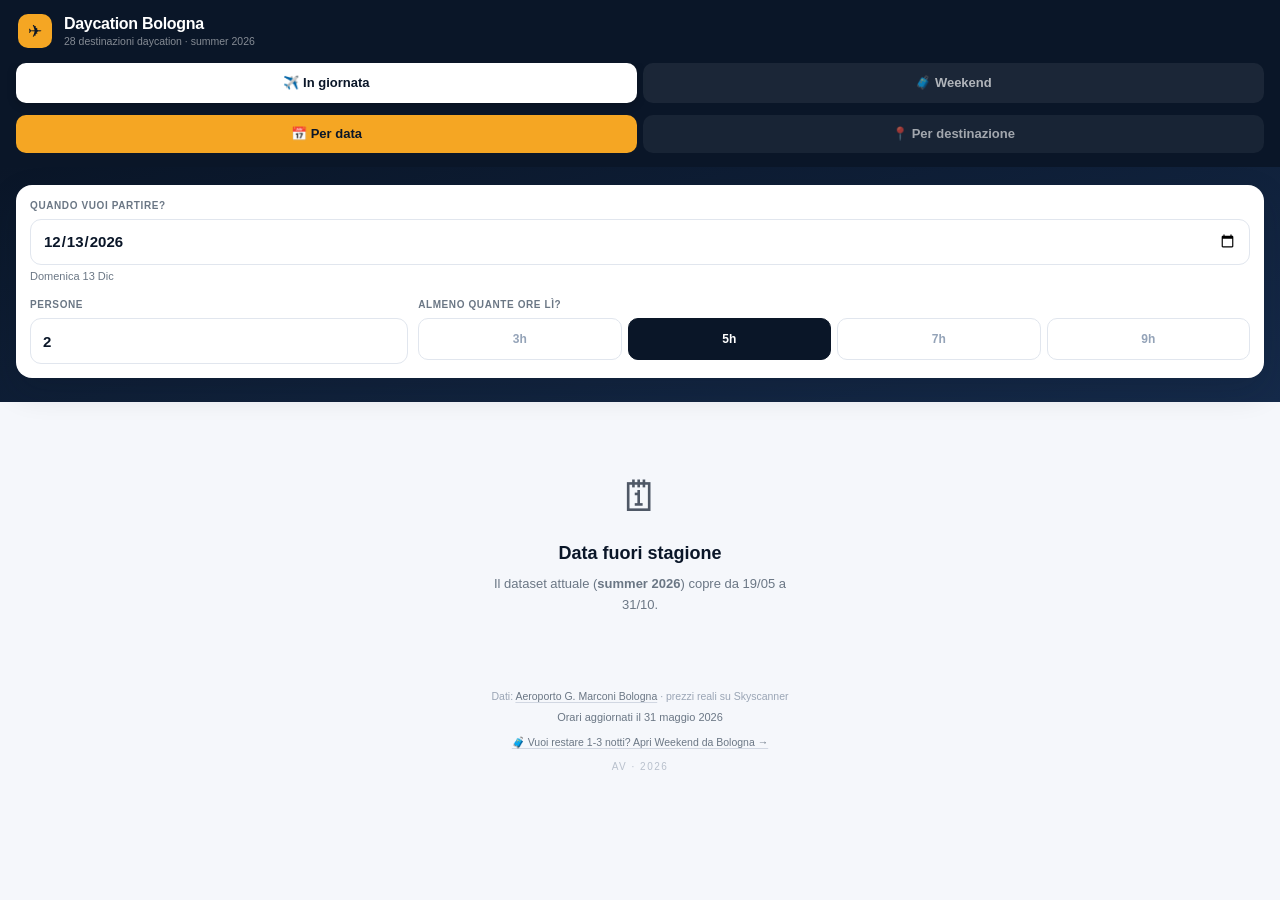
==== index.html @ d3fd26ec "Header: product switcher 'In giornata / Weekend' su entrambe le app Aggiunge in alto, sotto l'header" ====
<!DOCTYPE html>
<html lang="it">
<head>
<meta charset="UTF-8">
<meta name="viewport" content="width=device-width,initial-scale=1,viewport-fit=cover">
<meta name="theme-color" content="#0A1628">
<title>Daycation Bologna · Voli diretti, in giornata, da BLQ</title>
<meta name="description" content="Trova voli diretti andata+ritorno in giornata da Bologna. 28 destinazioni reali, orari ufficiali aeroporto Marconi, prezzi live su Skyscanner.">

<!-- Open Graph (Facebook, LinkedIn, WhatsApp, Telegram) -->
<meta property="og:type" content="website">
<meta property="og:site_name" content="Daycation Bologna">
<meta property="og:title" content="Daycation Bologna · Voli diretti, in giornata, da BLQ">
<meta property="og:description" content="28 destinazioni reali da Bologna in giornata. Orari ufficiali aeroporto Marconi, zero stime, prezzi live su Skyscanner.">
<meta property="og:url" content="https://alessandrovizzini1986-a11y.github.io/daycation-bologna/">
<meta property="og:image" content="https://alessandrovizzini1986-a11y.github.io/daycation-bologna/og-image.png">
<meta property="og:image:width" content="1200">
<meta property="og:image:height" content="630">
<meta property="og:image:alt" content="Daycation Bologna - 28 destinazioni daycation da BLQ">
<meta property="og:locale" content="it_IT">

<!-- Twitter Card -->
<meta name="twitter:card" content="summary_large_image">
<meta name="twitter:title" content="Daycation Bologna · Voli diretti, in giornata, da BLQ">
<meta name="twitter:description" content="28 destinazioni reali da Bologna in giornata. Orari ufficiali, prezzi live su Skyscanner.">
<meta name="twitter:image" content="https://alessandrovizzini1986-a11y.github.io/daycation-bologna/og-image.png">

<!-- PWA -->
<link rel="manifest" href="manifest.json">
<link rel="icon" type="image/png" sizes="192x192" href="icon-192.png">
<link rel="icon" type="image/png" sizes="512x512" href="icon-512.png">

<!-- iOS Home Screen -->
<link rel="apple-touch-icon" href="apple-touch-icon.png">
<meta name="apple-mobile-web-app-capable" content="yes">
<meta name="apple-mobile-web-app-status-bar-style" content="black-translucent">
<meta name="apple-mobile-web-app-title" content="Daycation">

<style>
*,*::before,*::after{box-sizing:border-box;margin:0;padding:0}
html{-webkit-tap-highlight-color:transparent;-webkit-text-size-adjust:100%}
body{font-family:-apple-system,BlinkMacSystemFont,'Segoe UI',Roboto,sans-serif;background:#F5F7FB;color:#0A1628;min-height:100vh;-webkit-font-smoothing:antialiased;line-height:1.4}
button,input,select{font-family:inherit;color:inherit}
a{text-decoration:none;color:inherit}
::-webkit-scrollbar{display:none}
.muted{color:#6B7785}
.tiny{font-size:11px}

header{background:#0A1628;padding:14px 18px;display:flex;align-items:center;gap:12px;position:sticky;top:0;z-index:50}
.logo{width:34px;height:34px;background:#F5A623;border-radius:10px;display:flex;align-items:center;justify-content:center;font-size:17px}
.h-title{font-size:16px;font-weight:800;color:#fff;letter-spacing:-.3px;line-height:1.2}
.h-sub{font-size:10.5px;color:rgba(255,255,255,.5);margin-top:1px}

.prod-switch{background:#0A1628;padding:0 16px 12px;display:flex;gap:6px}
.prod-switch a{flex:1;height:40px;border-radius:10px;display:flex;align-items:center;justify-content:center;gap:6px;font-size:13px;font-weight:700;background:rgba(255,255,255,.07);color:rgba(255,255,255,.66)}
.prod-switch a.on{background:#fff;color:#0A1628;box-shadow:0 2px 10px rgba(0,0,0,.22)}

.mode-tabs{background:#0A1628;padding:0 16px 14px;display:flex;gap:6px}
.mode-tab{flex:1;height:38px;border:none;background:rgba(255,255,255,.06);color:rgba(255,255,255,.6);border-radius:10px;font-size:13px;font-weight:600;cursor:pointer}
.mode-tab.on{background:#F5A623;color:#0A1628;font-weight:700}

.form-area{background:linear-gradient(165deg,#0A1628 0%,#152A4A 100%);padding:18px 16px 24px}
.form-card{background:#fff;border-radius:16px;padding:14px;box-shadow:0 12px 32px rgba(10,22,40,.16)}
.lbl{font-size:10px;font-weight:700;color:#6B7785;text-transform:uppercase;letter-spacing:.6px;margin-bottom:6px}
input[type=date],input[type=text],select{width:100%;height:46px;border:1.5px solid #E1E6EE;border-radius:11px;padding:0 12px;font-size:15px;font-weight:600;color:#0A1628;outline:none;background:#fff;-webkit-appearance:none;appearance:none}
input[type=date]:focus,input[type=text]:focus,select:focus{border-color:#0A1628}
.chip-row{display:flex;gap:6px;flex-wrap:wrap}
.chip{flex:1;min-width:38px;height:42px;border:1.5px solid #E1E6EE;background:#fff;color:#94A3B8;border-radius:10px;font-size:12px;font-weight:600;cursor:pointer;padding:0 6px}
.chip.on{border-color:#0A1628;background:#0A1628;color:#fff}
.chip.sm{height:36px;font-size:11px}
.range-row{display:flex;gap:6px;margin-top:6px}
.range-btn{flex:1;height:38px;border:1.5px solid #E1E6EE;background:#fff;color:#94A3B8;border-radius:10px;font-size:12px;font-weight:600;cursor:pointer}
.range-btn.on{border-color:#0A1628;background:#0A1628;color:#fff}

.dropdown{position:relative}
.dropdown-input{display:flex;align-items:center;height:46px;border:1.5px solid #E1E6EE;border-radius:11px;padding:0 12px;background:#fff;cursor:pointer;font-size:15px;font-weight:600;justify-content:space-between}
.dropdown-input.open{border-color:#0A1628}
.dropdown-input .placeholder{color:#94A3B8;font-weight:500}
.dropdown-input .caret{color:#94A3B8;font-size:11px;flex-shrink:0;margin-left:8px;transition:transform .15s}
.dropdown-input.open .caret{transform:rotate(180deg)}
.dropdown-input .selected-flag{margin-right:6px}
.dropdown-input .clear-btn{background:#F5F7FB;border:none;border-radius:50%;width:22px;height:22px;color:#6B7785;font-size:13px;cursor:pointer;display:flex;align-items:center;justify-content:center;flex-shrink:0;margin-left:6px;font-weight:700;line-height:1}
.dropdown-panel{display:none;position:absolute;top:calc(100% + 6px);left:0;right:0;background:#fff;border-radius:12px;box-shadow:0 12px 40px rgba(10,22,40,.18);border:1px solid #E1E6EE;z-index:100;overflow:hidden;max-height:60vh;flex-direction:column}
.dropdown-panel.open{display:flex}
.dropdown-search{padding:10px 12px;border-bottom:1px solid #EAEEF5}
.dropdown-search input{width:100%;height:38px;border:1px solid #E1E6EE;border-radius:9px;padding:0 12px;font-size:14px;outline:none;font-weight:500}
.dropdown-search input:focus{border-color:#0A1628}
.dropdown-list{overflow-y:auto;-webkit-overflow-scrolling:touch;max-height:50vh}
.dropdown-item{padding:11px 14px;border-bottom:1px solid #F5F7FB;font-size:14px;font-weight:600;cursor:pointer;display:flex;align-items:center;gap:8px}
.dropdown-item:active,.dropdown-item:hover{background:#F5F7FB}
.dropdown-item .iata{font-size:11px;color:#6B7785;font-weight:500;margin-left:auto}
.dropdown-item.no-results{color:#94A3B8;font-weight:500;font-style:italic;justify-content:center;cursor:default}
.dropdown-item.new-route{font-size:10px;background:#FFF7E6;color:#8B5A0A;padding:2px 6px;border-radius:4px;margin-left:6px;font-weight:700;letter-spacing:.3px;text-transform:uppercase}

.card{background:#fff;border-radius:18px;margin-bottom:12px;overflow:hidden;border:1px solid #EAEEF5}
.c-head{padding:14px 16px 10px;display:flex;justify-content:space-between;align-items:flex-start;gap:12px}
.c-title{font-size:19px;font-weight:800;letter-spacing:-.3px;line-height:1.2}
.c-desc{font-size:11.5px;color:#6B7785;margin-top:3px}
.c-hours{text-align:right;flex-shrink:0}
.c-hours-big{font-size:22px;font-weight:800;color:#0A1628;letter-spacing:-.5px;line-height:1}
.c-hours-lbl{font-size:10px;color:#6B7785;font-weight:600;text-transform:uppercase;letter-spacing:.5px;margin-top:2px}
.c-airline{margin:0 16px 10px;display:inline-flex;align-items:center;gap:6px;padding:5px 11px;border-radius:6px;font-size:11px;font-weight:700}
.al-dot{width:8px;height:8px;border-radius:50%}
.new-badge{display:inline-block;padding:2px 7px;border-radius:5px;font-size:9.5px;font-weight:700;background:#FFF7E6;color:#8B5A0A;margin-left:6px;text-transform:uppercase;letter-spacing:.4px;vertical-align:middle}
.c-flights{margin:0 16px 12px;background:#F5F7FB;border-radius:12px;padding:11px 13px}
.flt{display:flex;align-items:center;gap:10px}
.flt+.flt{margin-top:8px;padding-top:8px;border-top:1px solid #E1E6EE}
.flt-icon{font-size:13px;width:18px;flex-shrink:0}
.flt-time{font-size:15px;font-weight:800;color:#0A1628;letter-spacing:-.2px}
.flt-route{flex:1;font-size:11px;color:#6B7785}
.c-foot{padding:11px 16px;border-top:1px solid #EAEEF5;display:flex;align-items:center;justify-content:space-between;gap:8px}
.foot-info{font-size:11px;color:#6B7785}
.btn-sky{background:#0E4EAD;color:#fff;padding:10px 16px;border-radius:10px;font-size:13px;font-weight:700;display:inline-flex;align-items:center;gap:6px;box-shadow:0 3px 10px rgba(14,78,173,.25)}
.btn-sky-fallback{background:#6B7785;color:#fff;padding:10px 14px;border-radius:10px;font-size:12px;font-weight:600;display:inline-flex;align-items:center;gap:6px}
.foot-actions{display:flex;align-items:center;gap:8px;flex-shrink:0}
.btn-share{background:#F5F7FB;border:1.5px solid #E1E6EE;color:#0A1628;width:40px;height:40px;border-radius:10px;display:inline-flex;align-items:center;justify-content:center;cursor:pointer;flex-shrink:0;padding:0;transition:background .15s,border-color .15s,color .15s}
.btn-share:active{background:#EAEEF5}
.btn-share svg{width:17px;height:17px}
.btn-share.copied{background:#E6F9F3;border-color:#0A7A50;color:#0A7A50}

.sort-bar{display:flex;gap:7px;padding-bottom:2px;margin-bottom:14px;overflow-x:auto}
.sort-pill{flex-shrink:0;padding:8px 14px;border-radius:50px;border:1.5px solid #E1E6EE;background:#fff;color:#6B7785;font-size:12px;font-weight:600;cursor:pointer;white-space:nowrap}
.sort-pill.on{border-color:#0A1628;background:#0A1628;color:#fff}

.state{text-align:center;padding:48px 24px}
.state-icon{font-size:42px;margin-bottom:14px;opacity:.7}
.state-title{font-size:18px;font-weight:800;margin-bottom:8px}
.state-msg{font-size:13px;color:#6B7785;line-height:1.6;max-width:320px;margin:0 auto}
.state-hint{margin-top:16px;padding:12px 16px;background:#FFF7E6;border-radius:10px;font-size:12px;color:#8B5A0A;max-width:320px;margin-left:auto;margin-right:auto;text-align:left;line-height:1.5}

.loading{padding:60px 20px;text-align:center;color:#6B7785;font-size:13px}
.spin{display:inline-block;width:22px;height:22px;border:2.5px solid #E1E6EE;border-top-color:#F5A623;border-radius:50%;animation:s 1s linear infinite;margin-bottom:10px}
@keyframes s{to{transform:rotate(360deg)}}

.result-head{display:flex;justify-content:space-between;align-items:center;margin-bottom:8px}
.result-count{font-size:18px;font-weight:800;letter-spacing:-.3px}
.result-day{font-size:11px;font-weight:700;color:#6B7785;background:#EAEEF5;padding:4px 11px;border-radius:50px}

footer{padding:24px 16px 32px;text-align:center;color:#9AA5B5;font-size:10.5px;line-height:1.6}
footer a{color:#6B7785;text-decoration:underline;text-decoration-color:#D1D7E2;text-underline-offset:2px}
.sig{margin-top:8px;font-size:10px;letter-spacing:1.5px;text-transform:uppercase;color:#B8C0CC}

main{padding:18px 14px 0;max-width:600px;margin:0 auto}

.date-card .c-title{font-size:17px}
.date-badge{display:inline-block;padding:2px 8px;border-radius:5px;font-size:10px;font-weight:700;background:#FFF7E6;color:#8B5A0A;margin-left:6px;text-transform:uppercase;letter-spacing:.3px}
.date-badge.weekend{background:#E6F9F3;color:#0A7A50}

.dropdown-backdrop{display:none;position:fixed;inset:0;background:rgba(10,22,40,.25);z-index:90}
.dropdown-backdrop.on{display:block}
</style>
</head>
<body>

<header>
  <div class="logo">✈</div>
  <div style="flex:1;min-width:0">
    <div class="h-title">Daycation Bologna</div>
    <div class="h-sub" id="metaInfo">Voli diretti dall'aeroporto Marconi</div>
  </div>
</header>

<nav class="prod-switch" aria-label="Tipo di viaggio">
  <a class="on" aria-current="page">✈️ In giornata</a>
  <a href="weekend.html">🧳 Weekend</a>
</nav>

<div class="mode-tabs">
  <button class="mode-tab on" data-mode="data">📅 Per data</button>
  <button class="mode-tab" data-mode="dest">📍 Per destinazione</button>
</div>

<div class="form-area">
  <div class="form-card" id="formData">
    <div class="lbl">Quando vuoi partire?</div>
    <input type="date" id="dateInput">
    <div class="tiny muted" id="dateLabel" style="margin-top:4px"></div>
    <div style="display:flex;gap:10px;margin-top:14px">
      <div style="flex:1">
        <div class="lbl">Persone</div>
        <select id="paxInput">
          <option value="1">1</option><option value="2" selected>2</option>
          <option value="3">3</option><option value="4">4</option>
        </select>
      </div>
      <div style="flex:2.2">
        <div class="lbl">Almeno quante ore lì?</div>
        <div class="chip-row" id="hoursFilter">
          <button class="chip" data-h="3">3h</button>
          <button class="chip on" data-h="5">5h</button>
          <button class="chip" data-h="7">7h</button>
          <button class="chip" data-h="9">9h</button>
        </div>
      </div>
    </div>
  </div>

  <div class="form-card" id="formDest" style="display:none">
    <div class="lbl">Dove vuoi andare?</div>
    <div class="dropdown" id="cityDropdown">
      <div class="dropdown-input" id="cityDropdownInput">
        <span id="cityDropdownLabel" class="placeholder">Scegli una città…</span>
        <span class="caret">▼</span>
      </div>
      <div class="dropdown-panel" id="cityDropdownPanel">
        <div class="dropdown-search">
          <input type="text" id="cityDropdownSearch" placeholder="Cerca città…" autocomplete="off" inputmode="search">
        </div>
        <div class="dropdown-list" id="cityDropdownList"></div>
      </div>
    </div>
    <div class="tiny muted" style="margin-top:6px" id="cityDropdownHint">Solo destinazioni davvero raggiungibili in giornata</div>

    <div style="display:flex;gap:10px;margin-top:14px">
      <div style="flex:1">
        <div class="lbl">Persone</div>
        <select id="paxInput2">
          <option value="1">1</option><option value="2" selected>2</option>
          <option value="3">3</option><option value="4">4</option>
        </select>
      </div>
      <div style="flex:2.2">
        <div class="lbl">Almeno quante ore lì?</div>
        <div class="chip-row" id="hoursFilter2">
          <button class="chip" data-h="3">3h</button>
          <button class="chip on" data-h="5">5h</button>
          <button class="chip" data-h="7">7h</button>
          <button class="chip" data-h="9">9h</button>
        </div>
      </div>
    </div>
    <div style="margin-top:14px">
      <div class="lbl">Periodo</div>
      <div class="range-row">
        <button class="range-btn on" data-r="60">Prossimi 60 giorni</button>
        <button class="range-btn" data-r="all">Tutta la stagione</button>
      </div>
    </div>
    <div style="margin-top:14px">
      <div class="lbl">Solo questi giorni (opzionale)</div>
      <div class="chip-row" id="weekdayFilter">
        <button class="chip sm" data-d="1">L</button>
        <button class="chip sm" data-d="2">M</button>
        <button class="chip sm" data-d="3">M</button>
        <button class="chip sm" data-d="4">G</button>
        <button class="chip sm" data-d="5">V</button>
        <button class="chip sm" data-d="6">S</button>
        <button class="chip sm" data-d="7">D</button>
      </div>
    </div>
  </div>
</div>

<div class="dropdown-backdrop" id="dropdownBackdrop"></div>

<main>
  <div id="content">
    <div class="loading">
      <div class="spin"></div>
      <div>Carico orari ufficiali BLQ…</div>
    </div>
  </div>
</main>

<footer>
  <div>Dati: <a href="https://www.bologna-airport.it" target="_blank" rel="noopener">Aeroporto G. Marconi Bologna</a> · prezzi reali su Skyscanner</div>
  <div id="freshInfo" class="tiny muted" style="margin-top:4px"></div>
  <div style="margin-top:8px"><a href="weekend.html">🧳 Vuoi restare 1-3 notti? Apri Weekend da Bologna →</a></div>
  <div class="sig" id="sigStats" style="cursor:pointer" title="Statistiche">AV · 2026</div>
</footer>

<script>
let DATA = null;
let DAYCATION_CITIES = [];

/* ===== Contatore d'uso (solo questo dispositivo, localStorage) ===== */
const STATS_KEY='dcb_stats_v1';
function loadStats(){try{return JSON.parse(localStorage.getItem(STATS_KEY))||{}}catch(e){return{}}}
function track(ev,detail){
  try{
    const s=loadStats();
    s.firstUse=s.firstUse||new Date().toISOString();
    s.lastUse=new Date().toISOString();
    s.events=s.events||{};
    s.events[ev]=(s.events[ev]||0)+1;
    if(detail){s.byCity=s.byCity||{};s.byCity[ev]=s.byCity[ev]||{};s.byCity[ev][detail]=(s.byCity[ev][detail]||0)+1;}
    localStorage.setItem(STATS_KEY,JSON.stringify(s));
  }catch(e){}
}
function topCities(obj){if(!obj)return[];return Object.entries(obj).sort((a,b)=>b[1]-a[1]).map(([c,n])=>`${c} (${n})`);}
function renderStats(){
  const s=loadStats();const e=s.events||{};
  const days=s.firstUse?Math.max(1,Math.round((Date.now()-new Date(s.firstUse))/864e5)):0;
  const opens=e.open||0;
  const md=e.open_data||0,mt=e.open_dest||0,tot=md+mt;
  const pd=tot?Math.round(md/tot*100):0,pt=tot?Math.round(mt/tot*100):0;
  const byCity=(s.byCity||{});
  const sel=topCities(byCity.city);
  const noRes=topCities(byCity.noresult_dest);
  const root=document.getElementById('content');
  document.getElementById('formData').style.display='none';
  document.getElementById('formDest').style.display='none';
  document.querySelector('.mode-tabs').style.display='none';
  root.innerHTML=`
  <div style="background:#fff;border-radius:16px;border:1px solid #EAEEF5;padding:20px 18px;margin-bottom:14px">
    <div style="font-size:18px;font-weight:800;color:#0A1628;margin-bottom:2px">📊 Statistiche d'uso</div>
    <div class="tiny muted" style="margin-bottom:16px">Solo questo telefono · ${days} giorni · ${opens} aperture</div>

    <div style="font-size:12px;font-weight:700;color:#6B7785;text-transform:uppercase;letter-spacing:.5px;margin-bottom:8px">Modalità più usata</div>
    <div style="display:flex;gap:8px;margin-bottom:18px">
      <div style="flex:1;background:#F5F7FA;border-radius:12px;padding:12px;text-align:center">
        <div style="font-size:22px;font-weight:800;color:#0A1628">${md}</div>
        <div class="tiny muted">📅 Per data · ${pd}%</div>
      </div>
      <div style="flex:1;background:#F5F7FA;border-radius:12px;padding:12px;text-align:center">
        <div style="font-size:22px;font-weight:800;color:#0A1628">${mt}</div>
        <div class="tiny muted">📍 Per dest. · ${pt}%</div>
      </div>
    </div>

    <div style="font-size:12px;font-weight:700;color:#6B7785;text-transform:uppercase;letter-spacing:.5px;margin-bottom:8px">"Nessun risultato"</div>
    <div style="display:flex;gap:8px;margin-bottom:18px">
      <div style="flex:1;background:#F5F7FA;border-radius:12px;padding:12px;text-align:center">
        <div style="font-size:22px;font-weight:800;color:#0A1628">${e.noresult_data||0}</div>
        <div class="tiny muted">in Per data</div>
      </div>
      <div style="flex:1;background:#FFF4E5;border-radius:12px;padding:12px;text-align:center">
        <div style="font-size:22px;font-weight:800;color:#0A1628">${e.noresult_dest||0}</div>
        <div class="tiny muted">in Per dest.</div>
      </div>
    </div>

    <div style="font-size:12px;font-weight:700;color:#6B7785;text-transform:uppercase;letter-spacing:.5px;margin-bottom:8px">Città cercate</div>
    <div class="tiny" style="color:#0A1628;line-height:1.8;margin-bottom:16px">${sel.length?sel.slice(0,12).join(' · '):'<span class="muted">nessuna ancora</span>'}</div>

    <div style="font-size:12px;font-weight:700;color:#6B7785;text-transform:uppercase;letter-spacing:.5px;margin-bottom:8px">Città scelte → 0 risultati ⚠️</div>
    <div class="tiny" style="color:#B45309;line-height:1.8;margin-bottom:18px">${noRes.length?noRes.slice(0,12).join(' · '):'<span class="muted">nessuna — buon segno</span>'}</div>

    <button id="copyStats" style="width:100%;height:46px;border:none;background:#0A1628;color:#fff;border-radius:12px;font-size:14px;font-weight:700;cursor:pointer;margin-bottom:8px">📋 Copia dati (poi incollameli)</button>
    <button id="resetStats" style="width:100%;height:40px;border:1px solid #EAEEF5;background:#fff;color:#B91C1C;border-radius:12px;font-size:13px;font-weight:600;cursor:pointer;margin-bottom:8px">Azzera statistiche</button>
    <a href="./" style="display:block;text-align:center;font-size:13px;color:#6B7785;padding:8px">← Torna all'app</a>
  </div>`;
  document.getElementById('copyStats').addEventListener('click',()=>{
    const payload=JSON.stringify(loadStats());
    navigator.clipboard.writeText(payload).then(()=>{
      const b=document.getElementById('copyStats');b.textContent='✓ Copiato — incollalo in chat';setTimeout(()=>b.textContent='📋 Copia dati (poi incollameli)',2500);
    }).catch(()=>{prompt('Copia questo testo:',payload);});
  });
  document.getElementById('resetStats').addEventListener('click',()=>{
    if(confirm('Azzero le statistiche di questo telefono?')){localStorage.removeItem(STATS_KEY);renderStats();}
  });
}
const STATE = { mode: 'data', date: null, city: null, pax: 2, minH: 5, sort: 'ore', range: 60, weekdays: [] };

const t2m = t => parseInt(t)*60 + parseInt(t.slice(3));
const freqOk = (bm, wd) => (bm >> (wd-1)) & 1;
const inVal = (iso, vals) => { const md = iso.slice(5,7)+iso.slice(8,10); return vals.some(([f,t]) => f<=md && md<=t); };
const fmtISO = d => `${d.getFullYear()}-${String(d.getMonth()+1).padStart(2,'0')}-${String(d.getDate()).padStart(2,'0')}`;
const todayPlus = n => { const d=new Date(); d.setDate(d.getDate()+n); return fmtISO(d); };
const MONTHS = ['Gen','Feb','Mar','Apr','Mag','Giu','Lug','Ago','Set','Ott','Nov','Dic'];
const DAYS = ['Domenica','Lunedì','Martedì','Mercoledì','Giovedì','Venerdì','Sabato'];
const DAYS_S = ['Dom','Lun','Mar','Mer','Gio','Ven','Sab'];
const fmtDate = iso => { if(!iso)return''; const d=new Date(iso); return `${DAYS[d.getDay()]} ${parseInt(iso.slice(8))} ${MONTHS[parseInt(iso.slice(5,7))-1]}`; };
const fmtDateShort = iso => { const d=new Date(iso); return `${DAYS_S[d.getDay()]} ${parseInt(iso.slice(8))} ${MONTHS[parseInt(iso.slice(5,7))-1]}`; };
const isoWd = iso => { const d = new Date(iso); return d.getDay() === 0 ? 7 : d.getDay(); };
const normalize = s => s.toLowerCase().normalize('NFD').replace(/[\u0300-\u036f]/g,'');

const AIRLINES = {FR:{n:'Ryanair',c:'#0033A0'},W4:{n:'Wizz Air',c:'#C1167C'},W6:{n:'Wizz Air',c:'#C1167C'},VY:{n:'Vueling',c:'#FFCB05'},V7:{n:'Volotea',c:'#1B4FBB'},NO:{n:'Neos',c:'#E8002D'},TB:{n:'TUI',c:'#003087'},RK:{n:'Ryanair UK',c:'#0033A0'},D8:{n:'Norwegian',c:'#D81939'},BJ:{n:'Nouvelair',c:'#E5002B'},JU:{n:'Air Serbia',c:'#2B3990'},SN:{n:'Brussels Airlines',c:'#0033A0'},LG:{n:'Luxair',c:'#0062AE'},TU:{n:'Tunisair',c:'#CC0001'},OS:{n:'Austrian',c:'#CC0001'},AY:{n:'Finnair',c:'#003580'},SK:{n:'SAS',c:'#001B72'},IB:{n:'Iberia',c:'#CC0000'},TP:{n:'TAP Portugal',c:'#007749'},EN:{n:'Air Dolomiti',c:'#003189'},TK:{n:'Turkish Airlines',c:'#C8102E'},A3:{n:'Aegean',c:'#00529B'},KL:{n:'KLM',c:'#009DE0'},LH:{n:'Lufthansa',c:'#05164D'},EW:{n:'Eurowings',c:'#7B2D8B'},AZ:{n:'ITA Airways',c:'#0D2A5C'},EK:{n:'Emirates',c:'#D71921'},U2:{n:'easyJet',c:'#FF6600'},HV:{n:'Transavia',c:'#1DB954'},BA:{n:'British Airways',c:'#075AAA'},EI:{n:'Aer Lingus',c:'#00833E'},RO:{n:'TAROM',c:'#0033A0'},GP:{n:'APG',c:'#6B7785'}};
function airline(fno){const p=fno.replace(/\d/g,'');return AIRLINES[p.slice(0,2)]||AIRLINES[p.slice(0,1)]||{n:fno.slice(0,3),c:'#6B7785'};}

const CITY_INFO = {'Alghero':{iata:'AHO',flag:'🇮🇹',desc:'Sardegna · spiagge · centro catalano'},'Alicante':{iata:'ALC',flag:'🇪🇸',desc:'Costa Blanca · castello · spiagge'},'Amsterdam':{iata:'AMS',flag:'🇳🇱',desc:'Canali · musei · Vondelpark'},'Atene':{iata:'ATH',flag:'🇬🇷',desc:'Acropoli · Plaka'},'Barcellona':{iata:'BCN',flag:'🇪🇸',desc:'Gaudí · Ramblas · spiaggia'},'Bari':{iata:'BRI',flag:'🇮🇹',desc:'Puglia · centro storico · mare'},'Belgrado':{iata:'BEG',flag:'🇷🇸',desc:'Kalemegdan · centro · caffè'},'Berlino':{iata:'BER',flag:'🇩🇪',desc:'Muro · musei · Tiergarten'},'Brindisi':{iata:'BDS',flag:'🇮🇹',desc:'Puglia · Salento · mare'},'Bruxelles':{iata:'BRU',flag:'🇧🇪',desc:'Grand Place · cioccolato'},'Budapest':{iata:'BUD',flag:'🇭🇺',desc:'Terme · Parlamento · Danubio'},'Cagliari':{iata:'CAG',flag:'🇮🇹',desc:'Sardegna · Castello · Poetto'},'Casablanca':{iata:'CMN',flag:'🇲🇦',desc:'Marocco · moschea Hassan II'},'Catania':{iata:'CTA',flag:'🇮🇹',desc:'Sicilia · Etna · pasticceria'},'Chania':{iata:'CHQ',flag:'🇬🇷',desc:'Creta ovest · porto veneziano'},'Chisinau':{iata:'KIV',flag:'🇲🇩',desc:'Moldavia · vini · centro'},'Copenaghen':{iata:'CPH',flag:'🇩🇰',desc:'Nyhavn · Tivoli · design'},'Corfù':{iata:'CFU',flag:'🇬🇷',desc:'Isole Ionie · centro UNESCO'},'Cracovia':{iata:'KRK',flag:'🇵🇱',desc:'Centro UNESCO · Wawel'},'Crotone':{iata:'CRV',flag:'🇮🇹',desc:'Calabria · mare cristallino'},'Dublino':{iata:'DUB',flag:'🇮🇪',desc:'Guinness · Temple Bar · Trinity'},'Dusseldorf':{iata:'DUS',flag:'🇩🇪',desc:'Altstadt · Reno · birrerie'},'Edimburgo':{iata:'EDI',flag:'🏴󠁧󠁢󠁳󠁣󠁴󠁿',desc:'Castello · Royal Mile'},'Eindhoven':{iata:'EIN',flag:'🇳🇱',desc:'Design · Philips · Strijp-S'},'Fez':{iata:'FEZ',flag:'🇲🇦',desc:'Marocco · medina UNESCO'},'Francoforte':{iata:'FRA',flag:'🇩🇪',desc:'Skyline · Römer · musei'},'Fuerteventura':{iata:'FUE',flag:'🇪🇸',desc:'Canarie · dune · spiagge'},'Helsinki':{iata:'HEL',flag:'🇫🇮',desc:'Design · sauna · Suomenlinna'},'Heraklion':{iata:'HER',flag:'🇬🇷',desc:'Creta · Cnosso · spiagge'},'Ibiza':{iata:'IBZ',flag:'🇪🇸',desc:'Spiagge · Dalt Vila · vita notturna'},'Istanbul':{iata:'IST',flag:'🇹🇷',desc:'Bosforo · bazar · moschee'},'Karpathos':{iata:'AOK',flag:'🇬🇷',desc:'Dodecaneso · spiagge · tradizioni'},'Lamezia Terme':{iata:'SUF',flag:'🇮🇹',desc:'Calabria · Tropea vicina'},'Lanzarote':{iata:'ACE',flag:'🇪🇸',desc:'Canarie · vulcani · Timanfaya'},'Lisbona':{iata:'LIS',flag:'🇵🇹',desc:'Alfama · pastéis · tram 28'},'Lussemburgo':{iata:'LUX',flag:'🇱🇺',desc:'Centro UNESCO · vini'},'Madrid':{iata:'MAD',flag:'🇪🇸',desc:'Prado · Plaza Mayor · tapas'},'Mahon':{iata:'MAH',flag:'🇪🇸',desc:'Minorca · porto · spiagge'},'Malaga':{iata:'AGP',flag:'🇪🇸',desc:'Costa del Sol · Picasso'},'Malta':{iata:'MLA',flag:'🇲🇹',desc:'Valletta · Mdina · scogliere'},'Manchester':{iata:'MAN',flag:'🇬🇧',desc:'Musei · Old Trafford'},'Marrakech':{iata:'RAK',flag:'🇲🇦',desc:'Medina · suk · Atlas'},'Marsa Alam':{iata:'RMF',flag:'🇪🇬',desc:'Mar Rosso · diving'},'Marsiglia':{iata:'MRS',flag:'🇫🇷',desc:'Vieux Port · calanques'},'Mikonos':{iata:'JMK',flag:'🇬🇷',desc:'Cicladi · spiagge · vento'},'Monaco':{iata:'MUC',flag:'🇩🇪',desc:'Marienplatz · birrerie · BMW'},'Olbia':{iata:'OLB',flag:'🇮🇹',desc:'Sardegna · Costa Smeralda'},'Palermo':{iata:'PMO',flag:'🇮🇹',desc:'Sicilia · arabi-normanni'},'Palma di Maiorca':{iata:'PMI',flag:'🇪🇸',desc:'Cattedrale · Tramuntana'},'Porto':{iata:'OPO',flag:'🇵🇹',desc:'Ribeira · vino · azulejos'},'Praga':{iata:'PRG',flag:'🇨🇿',desc:'Ponte Carlo · città vecchia'},'Reggio Calabria':{iata:'REG',flag:'🇮🇹',desc:'Bronzi · Stretto · cibo'},'Rodi':{iata:'RHO',flag:'🇬🇷',desc:'Centro medievale · spiagge'},'Salonicco':{iata:'SKG',flag:'🇬🇷',desc:'Centro vivace · mare'},'Santander':{iata:'SDR',flag:'🇪🇸',desc:'Cantabria · spiagge · El Sardinero'},'Sharm El Sheikh':{iata:'SSH',flag:'🇪🇬',desc:'Mar Rosso · diving'},'Siviglia':{iata:'SVQ',flag:'🇪🇸',desc:'Alcázar · Giralda · flamenco'},'Sofia':{iata:'SOF',flag:'🇧🇬',desc:'Vitosha · centro · monasteri'},'Stoccolma':{iata:'ARN',flag:'🇸🇪',desc:'Gamla Stan · arcipelago'},'Tel Aviv':{iata:'TLV',flag:'🇮🇱',desc:'Spiaggia · vita notturna'},'Tenerife':{iata:'TFS',flag:'🇪🇸',desc:'Canarie · Teide · spiagge'},'Tirana':{iata:'TIA',flag:'🇦🇱',desc:'Centro vivace · prezzi bassi'},'Trapani':{iata:'TPS',flag:'🇮🇹',desc:'Sicilia · Erice · saline'},'Tunisi':{iata:'TUN',flag:'🇹🇳',desc:'Medina · suk · Cartagine'},'Valencia':{iata:'VLC',flag:'🇪🇸',desc:'Arti scienze · paella · spiaggia'},'Vienna':{iata:'VIE',flag:'🇦🇹',desc:'Schönbrunn · caffè · musei'},'Zadar':{iata:'ZAD',flag:'🇭🇷',desc:'Croazia · organo del mare'}};
function cityInfo(c){return CITY_INFO[c]||{iata:'',flag:'🌍',desc:'Nuova rotta · info in arrivo',isNew:true};}

/* ===== Haircut: da ore "lorde" gate-to-gate a ore "reali" sul posto =====
   Tolgo transfer aeroporto-centro (andata+ritorno) + margine check-in pre-rientro.
   Schengen: ~25' + ~50' + ~25' = 100'.  Extra-Schengen (controllo passaporti): check-in ~90' => 140'.
   Fascia a 2 livelli: la varianza del singolo transfer (15-40') è rumore rispetto al gradino Schengen. */
const XSCHENGEN = new Set(['Manchester','Edimburgo','Dublino','Istanbul','Casablanca','Fez','Marrakech','Marsa Alam','Sharm El Sheikh','Tunisi','Tel Aviv','Belgrado','Tirana','Chisinau']);
const haircutMin = c => XSCHENGEN.has(c) ? 140 : 100;

function skyLink(iata,date,pax){
  // Se non ho IATA (rotta nuova non ancora mappata), fallback a Skyscanner generico da BLQ
  if(!iata){
    return `https://www.skyscanner.it/trasporti/voli-da/blq/?adults=${pax}&adultsv2=${pax}&cabinclass=economy&childrenv2=&inboundaltsenabled=false&outboundaltsenabled=false&preferdirects=true&rtn=1&locale=it-IT&currency=EUR`;
  }
  const d=date.replace(/-/g,'').slice(2);
  return `https://www.skyscanner.it/trasporti/voli/blq/${iata.toLowerCase()}/${d}/${d}?adults=${pax}&locale=it-IT&currency=EUR&stops=0`;
}

function bestComboForCity(city,iso,minH){
  const wd=isoWd(iso);
  const outF=DATA.d.filter(v=>v[0]===city&&freqOk(v[4],wd)&&inVal(iso,v[5]));
  const retF=DATA.a.filter(v=>v[0]===city&&freqOk(v[4],wd)&&inVal(iso,v[5]));
  if(!outF.length||!retF.length)return null;
  const hcH=haircutMin(city)/60;
  let best=null;
  for(const o of outF)for(const r of retF){
    const arrC=t2m(o[3]),depC=t2m(r[2]),orePosto=(depC-arrC)/60;
    if(orePosto<=0)continue;
    const oreReali=orePosto-hcH;
    if(oreReali<=0)continue;
    const oreFuori=(t2m(r[3])-t2m(o[2]))/60;
    if(!best||oreReali>best.oreReali)best={out:o,ret:r,orePosto,oreReali,oreFuori,haircut:haircutMin(city)};
  }
  return best&&best.oreReali>=minH?best:null;
}

function findByDate(iso,minH){
  const cities=[...new Set(DATA.d.map(v=>v[0]))];
  const res=[];
  for(const c of cities){const b=bestComboForCity(c,iso,minH);if(b)res.push({city:c,...b});}
  return res;
}

function findByCity(city,minH,rangeOpt,weekdaysOk){
  const today=new Date();today.setHours(0,0,0,0);
  let endDate;
  if(rangeOpt==='all'){
    const allDates=DATA.d.flatMap(v=>v[5]).flat();
    const maxMd=allDates.reduce((a,b)=>a>b?a:b);
    const mm=parseInt(maxMd.slice(0,2)),dd=parseInt(maxMd.slice(2));
    const yr=today.getFullYear();
    endDate=new Date(yr,mm-1,dd);
    if(endDate<today)endDate=new Date(yr+1,mm-1,dd);
  }else{
    endDate=new Date(today);
    endDate.setDate(endDate.getDate()+parseInt(rangeOpt));
  }
  const res=[];
  const cur=new Date(today);
  while(cur<=endDate){
    const iso=fmtISO(cur);
    const wd=isoWd(iso);
    if(!weekdaysOk.length||weekdaysOk.includes(wd)){
      const b=bestComboForCity(city,iso,minH);
      if(b)res.push({date:iso,...b});
    }
    cur.setDate(cur.getDate()+1);
  }
  return res;
}

function computeDaycationCapableCities(){
  const allDates=DATA.d.flatMap(v=>v[5]).flat();
  if(!allDates.length)return [];
  const minMd=allDates.reduce((a,b)=>a<b?a:b);
  const maxMd=allDates.reduce((a,b)=>a>b?a:b);
  const yr=new Date().getFullYear();
  const start=new Date(yr, parseInt(minMd.slice(0,2))-1, parseInt(minMd.slice(2)));
  const end=new Date(yr, parseInt(maxMd.slice(0,2))-1, parseInt(maxMd.slice(2)));
  const cities=[...new Set(DATA.d.map(v=>v[0]))];
  const capable=[];
  for(const c of cities){
    const cur=new Date(start);
    let found=false;
    while(cur<=end && !found){
      const iso=fmtISO(cur);
      if(bestComboForCity(c, iso, 3)){found=true;break;}
      cur.setDate(cur.getDate()+1);
    }
    if(found)capable.push(c);
  }
  return capable.sort();
}

function btnSkyHTML(ci, date, pax){
  const sky=skyLink(ci.iata, date, pax);
  if(!ci.iata){
    // Fallback: ricerca generica BLQ su Skyscanner
    return `<a class="btn-sky-fallback" href="${sky}" target="_blank" rel="noopener" title="Apri Skyscanner per cercare manualmente">🔎 Cerca su Skyscanner</a>`;
  }
  return `<a class="btn-sky" href="${sky}" target="_blank" rel="noopener"><svg width="14" height="14" viewBox="0 0 24 24" fill="#fff"><path d="M21 16v-2l-8-5V3.5c0-.83-.67-1.5-1.5-1.5S10 2.67 10 3.5V9l-8 5v2l8-2.5V19l-2 1.5V22l3.5-1 3.5 1v-1.5L13 19v-5.5l8 2.5z"/></svg>Cerca prezzi</a>`;
}

function buildShareData(city, date, r){
  const ci=cityInfo(city);
  const code=ci.iata||'BLQ?';
  const url=location.href.split('?')[0].split('#')[0];
  const text=`✈️ Daycation da Bologna · ${ci.flag} ${city}\n📅 ${fmtDate(date)}\n🛫 ${r.out[2]} → ${r.out[3]}  BLQ → ${ci.iata||'—'}\n🛬 ${r.ret[2]} → ${r.ret[3]}  ${ci.iata||'—'} → BLQ\n⏱ ${r.oreReali.toFixed(1)}h sul posto · giro totale ${r.oreFuori.toFixed(1)}h\n\n${url}`;
  return {title:`Daycation: ${city} in giornata da Bologna`, text, url};
}

function btnShareHTML(shareObj){
  const enc=encodeURIComponent(JSON.stringify(shareObj));
  return `<button class="btn-share" data-share="${enc}" aria-label="Condividi questa gita" title="Condividi"><svg viewBox="0 0 24 24" fill="none" stroke="currentColor" stroke-width="2" stroke-linecap="round" stroke-linejoin="round"><circle cx="18" cy="5" r="3"/><circle cx="6" cy="12" r="3"/><circle cx="18" cy="19" r="3"/><line x1="8.6" y1="13.5" x2="15.4" y2="17.5"/><line x1="15.4" y1="6.5" x2="8.6" y2="10.5"/></svg></button>`;
}

async function doShare(el){
  let obj; try{obj=JSON.parse(decodeURIComponent(el.dataset.share));}catch(e){return;}
  track('share');
  if(navigator.share){
    try{await navigator.share(obj);}catch(e){/* annullato dall'utente: ignoro */}
    return;
  }
  // Fallback desktop: copia negli appunti con feedback visivo
  const done=()=>{el.classList.add('copied');setTimeout(()=>el.classList.remove('copied'),1800);};
  try{
    await navigator.clipboard.writeText(obj.text);done();
  }catch(e){
    try{prompt('Copia il testo della gita:',obj.text);}catch(_){}
  }
}

function bindShareButtons(root){
  root.querySelectorAll('.btn-share').forEach(b=>b.addEventListener('click',()=>doShare(b)));
}

function cardCityHTML(r){
  const ci=cityInfo(r.city);
  const aO=airline(r.out[1]),aR=airline(r.ret[1]),same=aO.n===aR.n;
  const fO=Math.round((t2m(r.out[3])-t2m(r.out[2]))/6)/10;
  const fR=Math.round((t2m(r.ret[3])-t2m(r.ret[2]))/6)/10;
  const newBadge=ci.isNew?'<span class="new-badge">Rotta nuova</span>':'';
  const iataLabel=ci.iata||'—';
  return `<div class="card"><div class="c-head"><div style="flex:1;min-width:0"><div class="c-title">${ci.flag} ${r.city}${newBadge}</div><div class="c-desc">${ci.iata?ci.iata+' · ':''}${ci.desc}</div></div><div class="c-hours"><div class="c-hours-big">${r.oreReali.toFixed(1)}h</div><div class="c-hours-lbl">Sul posto</div><div style="font-size:9px;color:#94A3B8;margin-top:2px;white-space:nowrap">${r.orePosto.toFixed(1)}h lordi · −${r.haircut}′</div></div></div><div class="c-airline" style="background:${aO.c}14;color:${aO.c}"><span class="al-dot" style="background:${aO.c}"></span>${aO.n}${!same?' / '+aR.n:''}</div><div class="c-flights"><div class="flt"><span class="flt-icon">🛫</span><span class="flt-time">${r.out[2]} → ${r.out[3]}</span><span class="flt-route">BLQ → ${iataLabel} · ${fO}h</span></div><div class="flt"><span class="flt-icon">🛬</span><span class="flt-time">${r.ret[2]} → ${r.ret[3]}</span><span class="flt-route">${iataLabel} → BLQ · ${fR}h</span></div></div><div class="c-foot"><div class="foot-info">Giro totale: <strong>${r.oreFuori.toFixed(1)}h</strong></div><div class="foot-actions">${btnShareHTML(buildShareData(r.city, STATE.date, r))}${btnSkyHTML(ci, STATE.date, STATE.pax)}</div></div></div>`;
}

function cardDateHTML(r){
  const ci=cityInfo(STATE.city);
  const aO=airline(r.out[1]),aR=airline(r.ret[1]),same=aO.n===aR.n;
  const wd=isoWd(r.date);
  const isWeekend=wd===6||wd===7;
  const badge=isWeekend?'<span class="date-badge weekend">Weekend</span>':'';
  const iataLabel=ci.iata||'—';
  return `<div class="card date-card"><div class="c-head"><div style="flex:1;min-width:0"><div class="c-title">${fmtDateShort(r.date)} ${badge}</div><div class="c-desc">${ci.flag} ${STATE.city}${ci.iata?' · '+ci.iata:''}</div></div><div class="c-hours"><div class="c-hours-big">${r.oreReali.toFixed(1)}h</div><div class="c-hours-lbl">Sul posto</div><div style="font-size:9px;color:#94A3B8;margin-top:2px;white-space:nowrap">${r.orePosto.toFixed(1)}h lordi · −${r.haircut}′</div></div></div><div class="c-airline" style="background:${aO.c}14;color:${aO.c}"><span class="al-dot" style="background:${aO.c}"></span>${aO.n}${!same?' / '+aR.n:''}</div><div class="c-flights"><div class="flt"><span class="flt-icon">🛫</span><span class="flt-time">${r.out[2]} → ${r.out[3]}</span><span class="flt-route">BLQ → ${iataLabel}</span></div><div class="flt"><span class="flt-icon">🛬</span><span class="flt-time">${r.ret[2]} → ${r.ret[3]}</span><span class="flt-route">${iataLabel} → BLQ</span></div></div><div class="c-foot"><div class="foot-info">Giro totale: <strong>${r.oreFuori.toFixed(1)}h</strong></div><div class="foot-actions">${btnShareHTML(buildShareData(STATE.city, r.date, r))}${btnSkyHTML(ci, r.date, STATE.pax)}</div></div></div>`;
}

function render(){
  if(!DATA)return;
  const root=document.getElementById('content');
  if(STATE.mode==='data')renderByDate(root);
  else renderByDest(root);
}

function renderByDate(root){
  const allD=DATA.d.flatMap(v=>v[5]).flat();
  const vr=allD.length?{min:allD.reduce((a,b)=>a<b?a:b),max:allD.reduce((a,b)=>a>b?a:b)}:null;
  const md=STATE.date.slice(5,7)+STATE.date.slice(8,10);
  if(vr&&(md<vr.min||md>vr.max)){
    root.innerHTML=`<div class="state"><div class="state-icon">🗓</div><div class="state-title">Data fuori stagione</div><div class="state-msg">Il dataset attuale (<strong>${DATA.meta.season.replace('_',' ')}</strong>) copre da ${vr.min.slice(2)}/${vr.min.slice(0,2)} a ${vr.max.slice(2)}/${vr.max.slice(0,2)}.</div></div>`;
    return;
  }
  const results=findByDate(STATE.date,STATE.minH);
  if(!results.length){
    track('noresult_data');
    root.innerHTML=`<div class="state"><div class="state-icon">🌥</div><div class="state-title">Nessuna daycation possibile</div><div class="state-msg">${DAYS[new Date(STATE.date).getDay()]}: nessun volo diretto da BLQ permette almeno ${STATE.minH}h sul posto.</div>${STATE.minH>3?'<div class="state-hint">💡 Prova a ridurre le ore minime a 3h o 5h per vedere più opzioni.</div>':''}</div>`;
    return;
  }
  if(STATE.sort==='ore')results.sort((a,b)=>b.oreReali-a.oreReali);
  else if(STATE.sort==='partenza')results.sort((a,b)=>a.out[2].localeCompare(b.out[2]));
  else if(STATE.sort==='rientro')results.sort((a,b)=>a.ret[3].localeCompare(b.ret[3]));

  root.innerHTML=`<div class="result-head"><div class="result-count">${results.length} gite possibili</div><div class="result-day">${DAYS[new Date(STATE.date).getDay()]}</div></div><div class="sort-bar"><button class="sort-pill ${STATE.sort==='ore'?'on':''}" data-s="ore">⏱ Più tempo</button><button class="sort-pill ${STATE.sort==='partenza'?'on':''}" data-s="partenza">🌅 Parte prima</button><button class="sort-pill ${STATE.sort==='rientro'?'on':''}" data-s="rientro">🌙 Rientra prima</button></div>${results.map(cardCityHTML).join('')}<div style="margin-top:14px;padding:14px 16px;background:#fff;border-radius:14px;border:1px solid #EAEEF5;font-size:11.5px;color:#6B7785;line-height:1.6"><strong style="color:#0A1628">Come funziona</strong><br>Mostro solo voli <strong>diretti</strong> andata+ritorno nello stesso giorno secondo l'orario ufficiale BLQ. Per ogni città scelgo la combinazione che lascia più tempo sul posto.<br><br>Le ore sono <strong>reali</strong>: dall'orario gate-to-gate tolgo transfer aeroporto-centro e check-in (~1h40, ~2h20 per voli extra-Schengen). Sotto ogni numero trovi anche il valore <strong>lordo</strong>.<br><br>Dataset BLQ: <strong>${DATA.meta.cities.length} città totali servite</strong>, di cui <strong>${DAYCATION_CITIES.length} davvero raggiungibili in giornata</strong>.</div>`;

  root.querySelectorAll('.sort-pill').forEach(b=>b.addEventListener('click',()=>{STATE.sort=b.dataset.s;render();}));
  bindShareButtons(root);
}

function renderByDest(root){
  if(!STATE.city){
    root.innerHTML=`<div class="state"><div class="state-icon">📍</div><div class="state-title">Scegli una destinazione</div><div class="state-msg">Tocca il campo qui sopra e scegli tra le <strong>${DAYCATION_CITIES.length} città</strong> davvero raggiungibili in giornata da Bologna.</div></div>`;
    return;
  }
  const results=findByCity(STATE.city,STATE.minH,STATE.range,STATE.weekdays);
  if(!results.length){
    track('noresult_dest',STATE.city);
    const ci=cityInfo(STATE.city);
    const rTxt=STATE.range==='all'?"in questa stagione":`nei prossimi ${STATE.range} giorni`;
    const wTxt=STATE.weekdays.length?" coi giorni filtrati":"";
    let hint='';
    if (STATE.minH > 3 || STATE.weekdays.length || STATE.range !== 'all') {
      const hints = [];
      if (STATE.minH > 3) hints.push('riduci le ore minime');
      if (STATE.weekdays.length) hints.push('togli il filtro sui giorni');
      if (STATE.range !== 'all') hints.push('estendi a tutta la stagione');
      hint = `<div class="state-hint">💡 Prova a: ${hints.join(', ')}.</div>`;
    }
    root.innerHTML=`<div class="state"><div class="state-icon">🌥</div><div class="state-title">Nessuna daycation per ${STATE.city}</div><div class="state-msg">${ci.flag} Non c'è una combinazione andata+ritorno diretta da BLQ ${rTxt}${wTxt} con almeno ${STATE.minH}h sul posto.</div>${hint}</div>`;
    return;
  }
  const ci=cityInfo(STATE.city);
  const rTxt=STATE.range==='all'?"tutta la stagione":`prossimi ${STATE.range} giorni`;
  root.innerHTML=`<div class="result-head"><div class="result-count">${results.length} date utili</div><div class="result-day">${ci.flag} ${STATE.city}</div></div><div class="tiny muted" style="margin-bottom:14px">Range: ${rTxt}${STATE.weekdays.length?' · giorni filtrati':''}</div>${results.map(cardDateHTML).join('')}<div style="margin-top:14px;padding:14px 16px;background:#fff;border-radius:14px;border:1px solid #EAEEF5;font-size:11.5px;color:#6B7785;line-height:1.6"><strong style="color:#0A1628">Come funziona</strong><br>Per ogni data della stagione controllo se esiste un volo diretto andata+ritorno da BLQ a ${STATE.city} con almeno ${STATE.minH}h sul posto.<br><br>Le ore sono <strong>reali</strong>: tolgo transfer aeroporto-centro e check-in (~1h40, ~2h20 extra-Schengen) dall'orario gate-to-gate.</div>`;
  bindShareButtons(root);
}

function switchMode(m){
  STATE.mode=m;
  track(m==='dest'?'open_dest':'open_data');
  document.querySelectorAll('.mode-tab').forEach(t=>t.classList.toggle('on',t.dataset.mode===m));
  document.getElementById('formData').style.display=m==='data'?'block':'none';
  document.getElementById('formDest').style.display=m==='dest'?'block':'none';
  render();
}

function setupCityDropdown(){
  const input=document.getElementById('cityDropdownInput');
  const panel=document.getElementById('cityDropdownPanel');
  const search=document.getElementById('cityDropdownSearch');
  const list=document.getElementById('cityDropdownList');
  const label=document.getElementById('cityDropdownLabel');
  const backdrop=document.getElementById('dropdownBackdrop');

  function renderList(filter=''){
    const q=normalize(filter.trim());
    const filtered=DAYCATION_CITIES.filter(c=>!q||normalize(c).includes(q));
    if(!filtered.length){
      list.innerHTML='<div class="dropdown-item no-results">Nessuna città trovata</div>';
      return;
    }
    list.innerHTML=filtered.map(c=>{
      const ci=cityInfo(c);
      const newTag=ci.isNew?'<span class="new-route">Nuova</span>':'';
      return `<div class="dropdown-item" data-city="${c}">${ci.flag} <span>${c}</span>${newTag}<span class="iata">${ci.iata||'—'}</span></div>`;
    }).join('');
    list.querySelectorAll('.dropdown-item[data-city]').forEach(el=>{
      el.addEventListener('click',()=>{
        const c=el.dataset.city;
        STATE.city=c;
        track('city',c);
        const ci=cityInfo(c);
        label.innerHTML=`<span class="selected-flag">${ci.flag}</span><span>${c}</span>`;
        label.classList.remove('placeholder');
        if(!input.querySelector('.clear-btn')){
          const clr=document.createElement('button');
          clr.className='clear-btn';
          clr.textContent='×';
          clr.setAttribute('aria-label','Cancella');
          clr.addEventListener('click',e=>{
            e.stopPropagation();
            STATE.city=null;
            label.textContent='Scegli una città…';
            label.classList.add('placeholder');
            clr.remove();
            render();
          });
          input.insertBefore(clr,input.querySelector('.caret'));
        }
        close();
        render();
      });
    });
  }

  function open(){
    panel.classList.add('open');
    input.classList.add('open');
    backdrop.classList.add('on');
    search.value='';
    renderList();
    setTimeout(()=>search.focus(),50);
  }
  function close(){
    panel.classList.remove('open');
    input.classList.remove('open');
    backdrop.classList.remove('on');
  }
  input.addEventListener('click',e=>{
    if(e.target.classList.contains('clear-btn'))return;
    if(panel.classList.contains('open'))close();else open();
  });
  search.addEventListener('input',e=>renderList(e.target.value));
  backdrop.addEventListener('click',close);
}

async function init(){
  if(new URLSearchParams(location.search).get('stats')){renderStats();return;}
  track('open');
  track('open_data');
  STATE.date=todayPlus(7);
  const di=document.getElementById('dateInput');
  di.value=STATE.date;
  document.getElementById('dateLabel').textContent=fmtDate(STATE.date);
  di.addEventListener('change',e=>{STATE.date=e.target.value;document.getElementById('dateLabel').textContent=fmtDate(STATE.date);render();});
  document.getElementById('paxInput').addEventListener('change',e=>{STATE.pax=parseInt(e.target.value);document.getElementById('paxInput2').value=e.target.value;render();});
  document.querySelectorAll('#hoursFilter .chip').forEach(b=>b.addEventListener('click',()=>{
    document.querySelectorAll('#hoursFilter .chip').forEach(c=>c.classList.remove('on'));
    b.classList.add('on');STATE.minH=parseInt(b.dataset.h);
    document.querySelectorAll('#hoursFilter2 .chip').forEach(c=>c.classList.toggle('on',parseInt(c.dataset.h)===STATE.minH));
    render();
  }));

  document.getElementById('paxInput2').addEventListener('change',e=>{STATE.pax=parseInt(e.target.value);document.getElementById('paxInput').value=e.target.value;render();});
  document.querySelectorAll('#hoursFilter2 .chip').forEach(b=>b.addEventListener('click',()=>{
    document.querySelectorAll('#hoursFilter2 .chip').forEach(c=>c.classList.remove('on'));
    b.classList.add('on');STATE.minH=parseInt(b.dataset.h);
    document.querySelectorAll('#hoursFilter .chip').forEach(c=>c.classList.toggle('on',parseInt(c.dataset.h)===STATE.minH));
    render();
  }));
  document.querySelectorAll('.range-btn').forEach(b=>b.addEventListener('click',()=>{
    document.querySelectorAll('.range-btn').forEach(c=>c.classList.remove('on'));
    b.classList.add('on');STATE.range=b.dataset.r==='all'?'all':parseInt(b.dataset.r);
    render();
  }));
  document.querySelectorAll('#weekdayFilter .chip').forEach(b=>b.addEventListener('click',()=>{
    b.classList.toggle('on');
    const d=parseInt(b.dataset.d);
    const idx=STATE.weekdays.indexOf(d);
    if(idx>=0)STATE.weekdays.splice(idx,1);
    else STATE.weekdays.push(d);
    render();
  }));
  document.querySelectorAll('.mode-tab').forEach(t=>t.addEventListener('click',()=>switchMode(t.dataset.mode)));

  try{
    const resp=await fetch('data.json',{cache:'no-cache'});
    if(!resp.ok)throw new Error('HTTP '+resp.status);
    DATA=await resp.json();
    DAYCATION_CITIES=computeDaycationCapableCities();
    document.getElementById('metaInfo').textContent=`${DAYCATION_CITIES.length} destinazioni daycation · ${DATA.meta.season.replace('_',' ')}`;
    if(DATA.meta&&DATA.meta.generated){
      const g=new Date(DATA.meta.generated);
      const fEl=document.getElementById('freshInfo');
      if(fEl)fEl.textContent='Orari aggiornati il '+g.toLocaleDateString('it-IT',{day:'2-digit',month:'long',year:'numeric'});
    }
    setupCityDropdown();
    render();
  }catch(e){
    document.getElementById('content').innerHTML=`<div class="state"><div class="state-icon">⚠️</div><div class="state-title">Errore di caricamento</div><div class="state-msg">Non riesco a caricare gli orari aggiornati.<br><br><span class="tiny muted">${e.message}</span></div></div>`;
  }
}

if('serviceWorker' in navigator){
  window.addEventListener('load',()=>{navigator.serviceWorker.register('sw.js').catch(()=>{});});
}
(function(){const sg=document.getElementById('sigStats');if(sg)sg.addEventListener('click',function(){try{renderStats();window.scrollTo(0,0);}catch(e){location.search='?stats=1';}});})();
init();
</script>
</body>
</html>
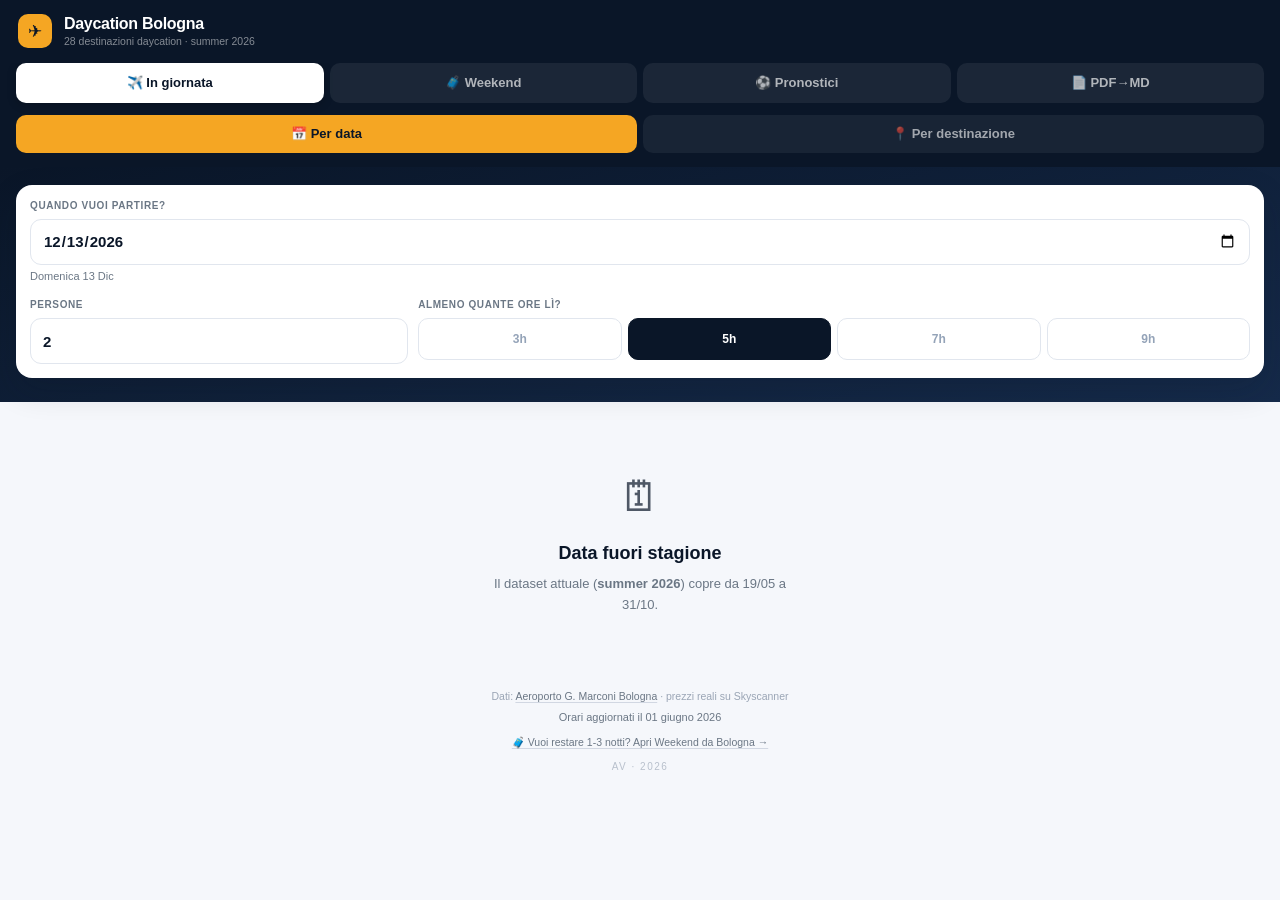
==== commit 55c6ff12: "Add OCR to PDF→Markdown and cross-link all apps in header menu" ====
--- a/index.html
+++ b/index.html
@@ -51,8 +51,8 @@
 .h-title{font-size:16px;font-weight:800;color:#fff;letter-spacing:-.3px;line-height:1.2}
 .h-sub{font-size:10.5px;color:rgba(255,255,255,.5);margin-top:1px}
 
-.prod-switch{background:#0A1628;padding:0 16px 12px;display:flex;gap:6px}
-.prod-switch a{flex:1;height:40px;border-radius:10px;display:flex;align-items:center;justify-content:center;gap:6px;font-size:13px;font-weight:700;background:rgba(255,255,255,.07);color:rgba(255,255,255,.66)}
+.prod-switch{background:#0A1628;padding:0 16px 12px;display:flex;flex-wrap:wrap;gap:6px}
+.prod-switch a{flex:1 1 130px;height:40px;border-radius:10px;display:flex;align-items:center;justify-content:center;gap:6px;font-size:13px;font-weight:700;background:rgba(255,255,255,.07);color:rgba(255,255,255,.66);text-decoration:none}
 .prod-switch a.on{background:#fff;color:#0A1628;box-shadow:0 2px 10px rgba(0,0,0,.22)}
 
 .mode-tabs{background:#0A1628;padding:0 16px 14px;display:flex;gap:6px}
@@ -160,9 +160,11 @@
   </div>
 </header>
 
-<nav class="prod-switch" aria-label="Tipo di viaggio">
+<nav class="prod-switch" aria-label="App">
   <a class="on" aria-current="page">✈️ In giornata</a>
   <a href="weekend.html">🧳 Weekend</a>
+  <a href="pronostici/">⚽ Pronostici</a>
+  <a href="pdf2md/">📄 PDF→MD</a>
 </nav>
 
 <div class="mode-tabs">
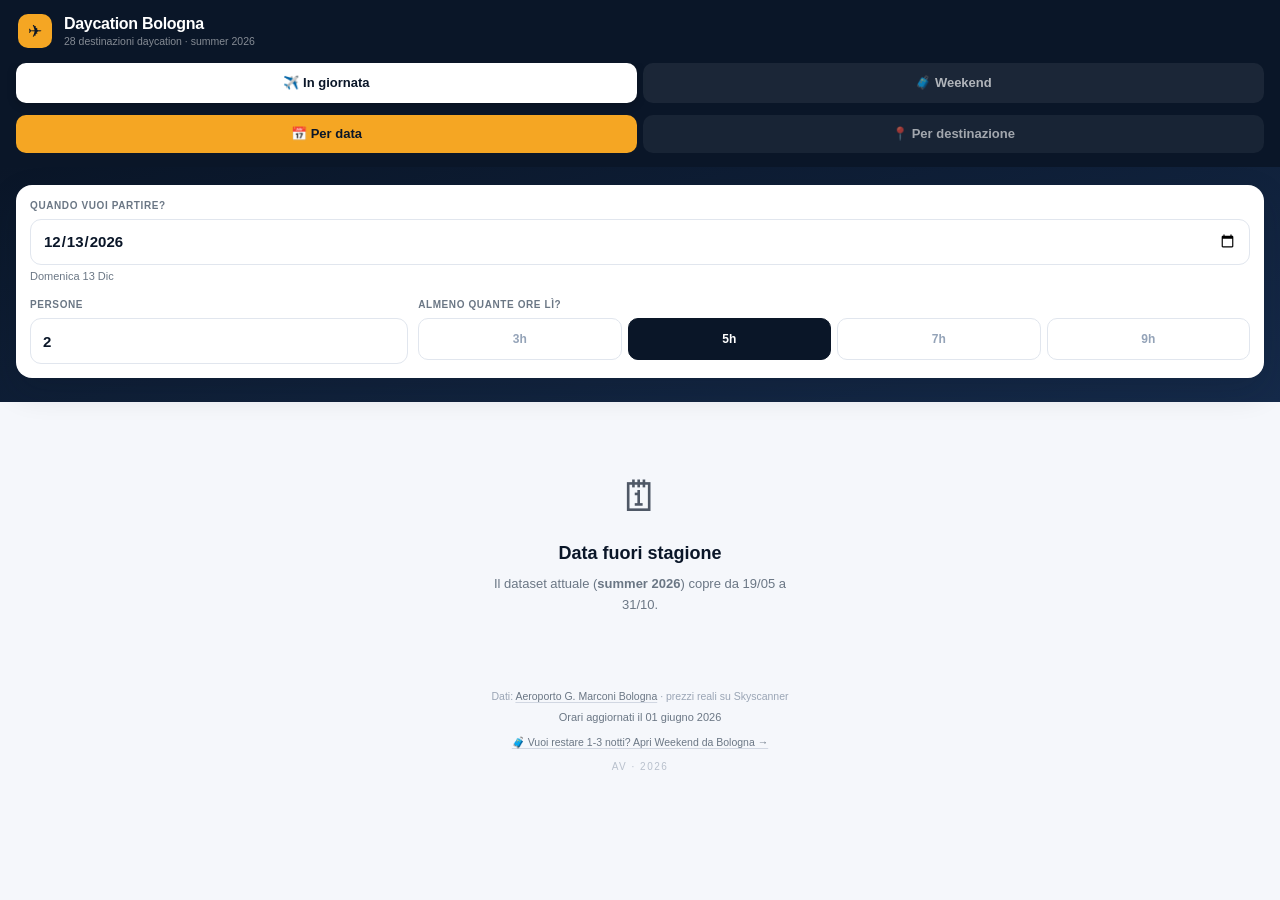
==== commit c13d359a: "Remove Pronostici and PDF→MD links from the flight site menu" ====
--- a/index.html
+++ b/index.html
@@ -51,8 +51,8 @@
 .h-title{font-size:16px;font-weight:800;color:#fff;letter-spacing:-.3px;line-height:1.2}
 .h-sub{font-size:10.5px;color:rgba(255,255,255,.5);margin-top:1px}
 
-.prod-switch{background:#0A1628;padding:0 16px 12px;display:flex;flex-wrap:wrap;gap:6px}
-.prod-switch a{flex:1 1 130px;height:40px;border-radius:10px;display:flex;align-items:center;justify-content:center;gap:6px;font-size:13px;font-weight:700;background:rgba(255,255,255,.07);color:rgba(255,255,255,.66);text-decoration:none}
+.prod-switch{background:#0A1628;padding:0 16px 12px;display:flex;gap:6px}
+.prod-switch a{flex:1;height:40px;border-radius:10px;display:flex;align-items:center;justify-content:center;gap:6px;font-size:13px;font-weight:700;background:rgba(255,255,255,.07);color:rgba(255,255,255,.66)}
 .prod-switch a.on{background:#fff;color:#0A1628;box-shadow:0 2px 10px rgba(0,0,0,.22)}
 
 .mode-tabs{background:#0A1628;padding:0 16px 14px;display:flex;gap:6px}
@@ -160,11 +160,9 @@
   </div>
 </header>
 
-<nav class="prod-switch" aria-label="App">
+<nav class="prod-switch" aria-label="Tipo di viaggio">
   <a class="on" aria-current="page">✈️ In giornata</a>
   <a href="weekend.html">🧳 Weekend</a>
-  <a href="pronostici/">⚽ Pronostici</a>
-  <a href="pdf2md/">📄 PDF→MD</a>
 </nav>
 
 <div class="mode-tabs">
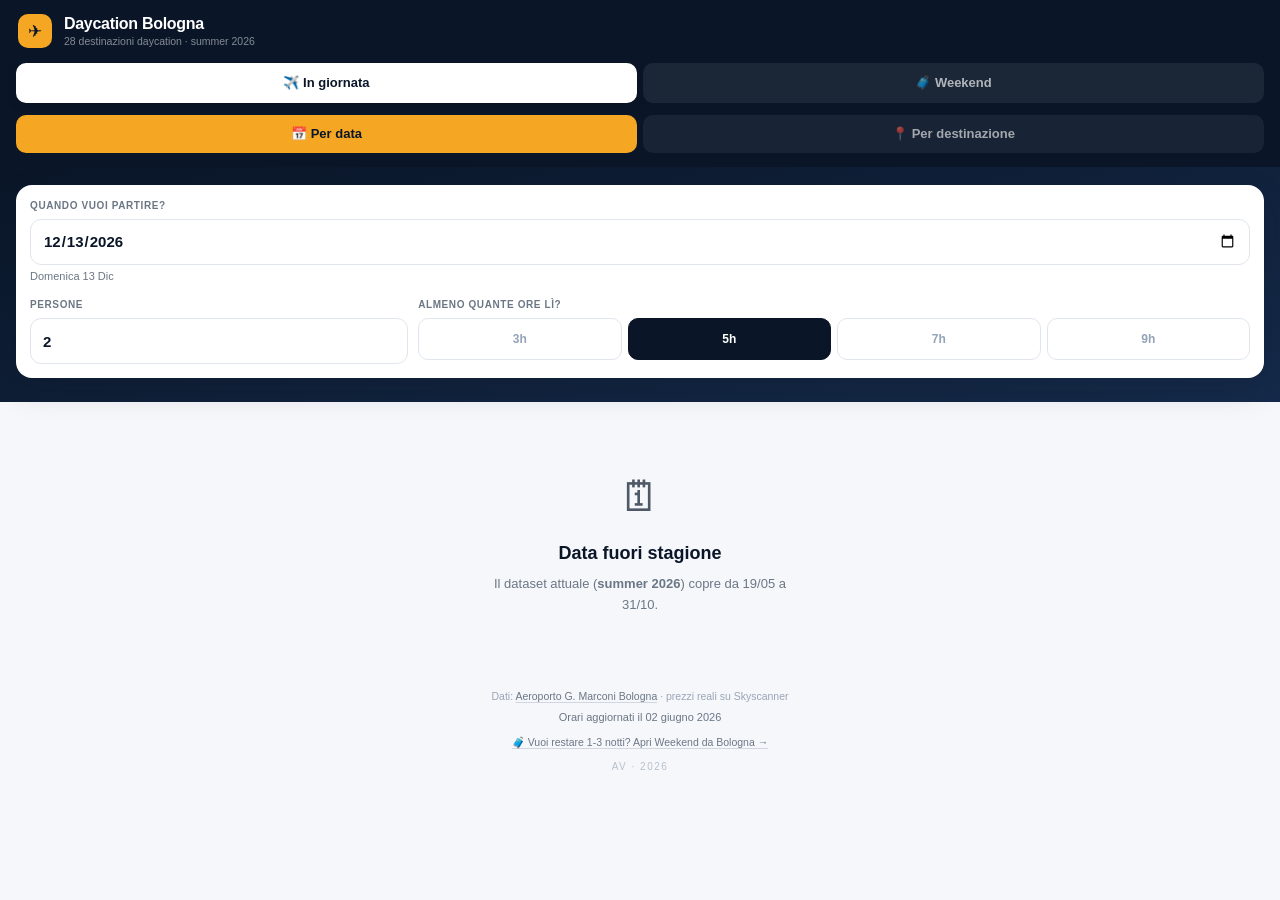
==== commit bcab1a1b: "Aggiungi prezzi A/R in-app via Travelpayouts (snapshot notturno) - fetch_prices.py: scarica il prezz" ====
--- a/index.html
+++ b/index.html
@@ -112,6 +112,8 @@
 .foot-info{font-size:11px;color:#6B7785}
 .btn-sky{background:#0E4EAD;color:#fff;padding:10px 16px;border-radius:10px;font-size:13px;font-weight:700;display:inline-flex;align-items:center;gap:6px;box-shadow:0 3px 10px rgba(14,78,173,.25)}
 .btn-sky-fallback{background:#6B7785;color:#fff;padding:10px 14px;border-radius:10px;font-size:12px;font-weight:600;display:inline-flex;align-items:center;gap:6px}
+.btn-price{background:#E7F6EF;color:#067A52;padding:10px 12px;border-radius:10px;font-size:13px;font-weight:800;display:inline-flex;align-items:center;gap:4px;white-space:nowrap}
+.btn-price small{font-size:10px;font-weight:600;opacity:.75}
 .foot-actions{display:flex;align-items:center;gap:8px;flex-shrink:0}
 .btn-share{background:#F5F7FB;border:1.5px solid #E1E6EE;color:#0A1628;width:40px;height:40px;border-radius:10px;display:inline-flex;align-items:center;justify-content:center;cursor:pointer;flex-shrink:0;padding:0;transition:background .15s,border-color .15s,color .15s}
 .btn-share:active{background:#EAEEF5}
@@ -463,6 +465,14 @@
   return capable.sort();
 }
 
+function priceBadgeHTML(ci){
+  const p = ci.iata && DATA.meta.prices ? DATA.meta.prices[ci.iata] : null;
+  if(!p) return '';
+  const tip = `Prezzo più basso A/R diretto trovato di recente (cache Aviasales) · aggiornato ${p.upd}. Il prezzo del giorno esatto può variare.`;
+  const href = p.link || skyLink('', '', 1);
+  return `<a class="btn-price" href="${href}" target="_blank" rel="noopener" title="${tip}">da €${p.eur} <small>A/R</small></a>`;
+}
+
 function btnSkyHTML(ci, date, pax){
   const sky=skyLink(ci.iata, date, pax);
   if(!ci.iata){
@@ -512,7 +522,7 @@
   const fR=Math.round((t2m(r.ret[3])-t2m(r.ret[2]))/6)/10;
   const newBadge=ci.isNew?'<span class="new-badge">Rotta nuova</span>':'';
   const iataLabel=ci.iata||'—';
-  return `<div class="card"><div class="c-head"><div style="flex:1;min-width:0"><div class="c-title">${ci.flag} ${r.city}${newBadge}</div><div class="c-desc">${ci.iata?ci.iata+' · ':''}${ci.desc}</div></div><div class="c-hours"><div class="c-hours-big">${r.oreReali.toFixed(1)}h</div><div class="c-hours-lbl">Sul posto</div><div style="font-size:9px;color:#94A3B8;margin-top:2px;white-space:nowrap">${r.orePosto.toFixed(1)}h lordi · −${r.haircut}′</div></div></div><div class="c-airline" style="background:${aO.c}14;color:${aO.c}"><span class="al-dot" style="background:${aO.c}"></span>${aO.n}${!same?' / '+aR.n:''}</div><div class="c-flights"><div class="flt"><span class="flt-icon">🛫</span><span class="flt-time">${r.out[2]} → ${r.out[3]}</span><span class="flt-route">BLQ → ${iataLabel} · ${fO}h</span></div><div class="flt"><span class="flt-icon">🛬</span><span class="flt-time">${r.ret[2]} → ${r.ret[3]}</span><span class="flt-route">${iataLabel} → BLQ · ${fR}h</span></div></div><div class="c-foot"><div class="foot-info">Giro totale: <strong>${r.oreFuori.toFixed(1)}h</strong></div><div class="foot-actions">${btnShareHTML(buildShareData(r.city, STATE.date, r))}${btnSkyHTML(ci, STATE.date, STATE.pax)}</div></div></div>`;
+  return `<div class="card"><div class="c-head"><div style="flex:1;min-width:0"><div class="c-title">${ci.flag} ${r.city}${newBadge}</div><div class="c-desc">${ci.iata?ci.iata+' · ':''}${ci.desc}</div></div><div class="c-hours"><div class="c-hours-big">${r.oreReali.toFixed(1)}h</div><div class="c-hours-lbl">Sul posto</div><div style="font-size:9px;color:#94A3B8;margin-top:2px;white-space:nowrap">${r.orePosto.toFixed(1)}h lordi · −${r.haircut}′</div></div></div><div class="c-airline" style="background:${aO.c}14;color:${aO.c}"><span class="al-dot" style="background:${aO.c}"></span>${aO.n}${!same?' / '+aR.n:''}</div><div class="c-flights"><div class="flt"><span class="flt-icon">🛫</span><span class="flt-time">${r.out[2]} → ${r.out[3]}</span><span class="flt-route">BLQ → ${iataLabel} · ${fO}h</span></div><div class="flt"><span class="flt-icon">🛬</span><span class="flt-time">${r.ret[2]} → ${r.ret[3]}</span><span class="flt-route">${iataLabel} → BLQ · ${fR}h</span></div></div><div class="c-foot"><div class="foot-info">Giro totale: <strong>${r.oreFuori.toFixed(1)}h</strong></div><div class="foot-actions">${btnShareHTML(buildShareData(r.city, STATE.date, r))}${priceBadgeHTML(ci)}${btnSkyHTML(ci, STATE.date, STATE.pax)}</div></div></div>`;
 }
 
 function cardDateHTML(r){
@@ -522,7 +532,7 @@
   const isWeekend=wd===6||wd===7;
   const badge=isWeekend?'<span class="date-badge weekend">Weekend</span>':'';
   const iataLabel=ci.iata||'—';
-  return `<div class="card date-card"><div class="c-head"><div style="flex:1;min-width:0"><div class="c-title">${fmtDateShort(r.date)} ${badge}</div><div class="c-desc">${ci.flag} ${STATE.city}${ci.iata?' · '+ci.iata:''}</div></div><div class="c-hours"><div class="c-hours-big">${r.oreReali.toFixed(1)}h</div><div class="c-hours-lbl">Sul posto</div><div style="font-size:9px;color:#94A3B8;margin-top:2px;white-space:nowrap">${r.orePosto.toFixed(1)}h lordi · −${r.haircut}′</div></div></div><div class="c-airline" style="background:${aO.c}14;color:${aO.c}"><span class="al-dot" style="background:${aO.c}"></span>${aO.n}${!same?' / '+aR.n:''}</div><div class="c-flights"><div class="flt"><span class="flt-icon">🛫</span><span class="flt-time">${r.out[2]} → ${r.out[3]}</span><span class="flt-route">BLQ → ${iataLabel}</span></div><div class="flt"><span class="flt-icon">🛬</span><span class="flt-time">${r.ret[2]} → ${r.ret[3]}</span><span class="flt-route">${iataLabel} → BLQ</span></div></div><div class="c-foot"><div class="foot-info">Giro totale: <strong>${r.oreFuori.toFixed(1)}h</strong></div><div class="foot-actions">${btnShareHTML(buildShareData(STATE.city, r.date, r))}${btnSkyHTML(ci, r.date, STATE.pax)}</div></div></div>`;
+  return `<div class="card date-card"><div class="c-head"><div style="flex:1;min-width:0"><div class="c-title">${fmtDateShort(r.date)} ${badge}</div><div class="c-desc">${ci.flag} ${STATE.city}${ci.iata?' · '+ci.iata:''}</div></div><div class="c-hours"><div class="c-hours-big">${r.oreReali.toFixed(1)}h</div><div class="c-hours-lbl">Sul posto</div><div style="font-size:9px;color:#94A3B8;margin-top:2px;white-space:nowrap">${r.orePosto.toFixed(1)}h lordi · −${r.haircut}′</div></div></div><div class="c-airline" style="background:${aO.c}14;color:${aO.c}"><span class="al-dot" style="background:${aO.c}"></span>${aO.n}${!same?' / '+aR.n:''}</div><div class="c-flights"><div class="flt"><span class="flt-icon">🛫</span><span class="flt-time">${r.out[2]} → ${r.out[3]}</span><span class="flt-route">BLQ → ${iataLabel}</span></div><div class="flt"><span class="flt-icon">🛬</span><span class="flt-time">${r.ret[2]} → ${r.ret[3]}</span><span class="flt-route">${iataLabel} → BLQ</span></div></div><div class="c-foot"><div class="foot-info">Giro totale: <strong>${r.oreFuori.toFixed(1)}h</strong></div><div class="foot-actions">${btnShareHTML(buildShareData(STATE.city, r.date, r))}${priceBadgeHTML(ci)}${btnSkyHTML(ci, r.date, STATE.pax)}</div></div></div>`;
 }
 
 function render(){
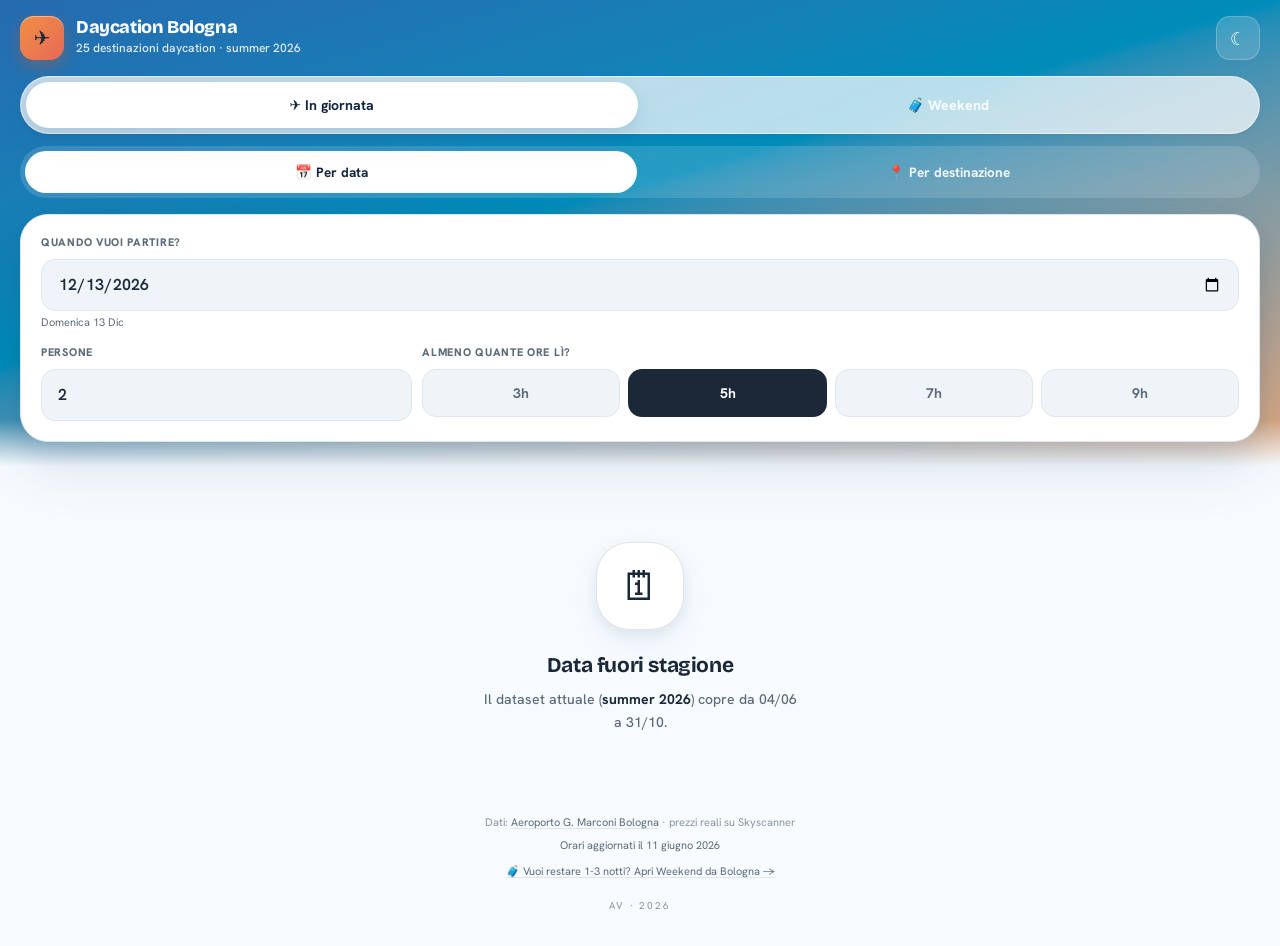
==== commit b76b21b5: "Restyling "di domani" di Daycation e Weekend (via Claude Design) Nuovo design system (token CSS ligh" ====
--- a/index.html
+++ b/index.html
@@ -3,7 +3,7 @@
 <head>
 <meta charset="UTF-8">
 <meta name="viewport" content="width=device-width,initial-scale=1,viewport-fit=cover">
-<meta name="theme-color" content="#0A1628">
+<meta name="theme-color" content="#2C5FB0">
 <title>Daycation Bologna · Voli diretti, in giornata, da BLQ</title>
 <meta name="description" content="Trova voli diretti andata+ritorno in giornata da Bologna. 28 destinazioni reali, orari ufficiali aeroporto Marconi, prezzi live su Skyscanner.">
 
@@ -35,6 +35,11 @@
 <meta name="apple-mobile-web-app-capable" content="yes">
 <meta name="apple-mobile-web-app-status-bar-style" content="black-translucent">
 <meta name="apple-mobile-web-app-title" content="Daycation">
+
+<!-- Font del restyle: Bricolage (display/numeri) + Hanken (UI) -->
+<link rel="preconnect" href="https://fonts.googleapis.com">
+<link rel="preconnect" href="https://fonts.gstatic.com" crossorigin>
+<link href="https://fonts.googleapis.com/css2?family=Bricolage+Grotesque:opsz,wght@12..96,500;12..96,600;12..96,700;12..96,800&family=Hanken+Grotesk:wght@400;500;600;700;800&display=swap" rel="stylesheet">
 
 <style>
 *,*::before,*::after{box-sizing:border-box;margin:0;padding:0}
@@ -123,6 +128,7 @@
 .sort-bar{display:flex;gap:7px;padding-bottom:2px;margin-bottom:14px;overflow-x:auto}
 .sort-pill{flex-shrink:0;padding:8px 14px;border-radius:50px;border:1.5px solid #E1E6EE;background:#fff;color:#6B7785;font-size:12px;font-weight:600;cursor:pointer;white-space:nowrap}
 .sort-pill.on{border-color:#0A1628;background:#0A1628;color:#fff}
+.price-note{font-size:11px;color:#6B7785;line-height:1.5;margin:-2px 0 12px;padding:8px 12px;background:#F5F7FB;border-radius:10px}
 
 .state{text-align:center;padding:48px 24px}
 .state-icon{font-size:42px;margin-bottom:14px;opacity:.7}
@@ -151,15 +157,187 @@
 .dropdown-backdrop{display:none;position:fixed;inset:0;background:rgba(10,22,40,.25);z-index:90}
 .dropdown-backdrop.on{display:block}
 </style>
+
+<!-- ════════════════════════════════════════════════════════════
+     RESTYLE "DI DOMANI"  ·  questo blocco sovrascrive lo stile
+     originale qui sopra. Token come CSS custom properties:
+     light, dark automatico (prefers-color-scheme) e toggle manuale.
+     ════════════════════════════════════════════════════════════ -->
+<style id="restyle">
+:root{
+  --font-display:'Bricolage Grotesque',system-ui,sans-serif;
+  --font-sans:'Hanken Grotesk',-apple-system,system-ui,sans-serif;
+  --r-sm:10px; --r-md:14px; --r-lg:20px; --r-xl:28px; --r-2xl:34px; --r-full:999px;
+  /* palette viaggio · LIGHT */
+  --bg:oklch(98.5% 0.006 240); --surface:oklch(100% 0 0); --surface-2:oklch(96.5% 0.008 235);
+  --ink:oklch(27% 0.035 252); --ink-soft:oklch(52% 0.028 250); --ink-faint:oklch(66% 0.022 248);
+  --line:oklch(92% 0.012 245);
+  --sky:oklch(60% 0.135 240); --sky-deep:oklch(44% 0.115 250); --sky-tint:oklch(95% 0.03 235);
+  --sunset:oklch(70% 0.155 45); --sunset-tint:oklch(95% 0.04 60);
+  --price:oklch(56% 0.12 162); --price-tint:oklch(95% 0.04 162);
+  --grad-dawn:linear-gradient(164deg, oklch(52% 0.13 252) 0%, oklch(60% 0.12 230) 44%, oklch(78% 0.095 58) 100%);
+  --grad-sky:linear-gradient(135deg, oklch(62% 0.14 242), oklch(50% 0.13 256));
+  --grad-sunset:linear-gradient(135deg, oklch(74% 0.15 55), oklch(67% 0.16 30));
+  --glass:oklch(100% 0 0 / .72); --glass-line:oklch(100% 0 0 / .55);
+  --shadow-sm:0 1px 2px oklch(45% 0.04 250 / .06), 0 2px 6px oklch(45% 0.06 250 / .05);
+  --shadow-md:0 4px 12px oklch(45% 0.06 250 / .08), 0 12px 28px oklch(45% 0.08 250 / .08);
+  --shadow-lg:0 8px 24px oklch(40% 0.07 250 / .12), 0 24px 56px oklch(40% 0.09 250 / .14);
+  --shadow-key:0 10px 30px oklch(55% 0.14 245 / .28);
+}
+/* dark automatico da sistema (se non c'è override manuale a "light") */
+@media (prefers-color-scheme:dark){ :root:not([data-theme="light"]){
+  --bg:oklch(20% 0.028 256); --surface:oklch(25.5% 0.03 255); --surface-2:oklch(29.5% 0.032 256);
+  --ink:oklch(97% 0.006 240); --ink-soft:oklch(76% 0.022 248); --ink-faint:oklch(62% 0.025 250);
+  --line:oklch(34% 0.03 255);
+  --sky:oklch(73% 0.13 240); --sky-deep:oklch(60% 0.13 245); --sky-tint:oklch(33% 0.05 245);
+  --sunset:oklch(77% 0.15 50); --sunset-tint:oklch(36% 0.06 50);
+  --price:oklch(75% 0.13 162); --price-tint:oklch(34% 0.05 162);
+  --grad-dawn:linear-gradient(164deg, oklch(34% 0.08 256) 0%, oklch(30% 0.06 250) 46%, oklch(36% 0.065 38) 100%);
+  --grad-sky:linear-gradient(135deg, oklch(60% 0.14 242), oklch(46% 0.12 256));
+  --glass:oklch(28% 0.03 255 / .6); --glass-line:oklch(100% 0 0 / .08);
+  --shadow-sm:0 1px 2px oklch(0% 0 0 / .3); --shadow-md:0 6px 16px oklch(0% 0 0 / .38);
+  --shadow-lg:0 16px 40px oklch(0% 0 0 / .5); --shadow-key:0 10px 30px oklch(60% 0.13 240 / .42);
+}}
+/* dark forzato dal toggle */
+:root[data-theme="dark"]{
+  --bg:oklch(20% 0.028 256); --surface:oklch(25.5% 0.03 255); --surface-2:oklch(29.5% 0.032 256);
+  --ink:oklch(97% 0.006 240); --ink-soft:oklch(76% 0.022 248); --ink-faint:oklch(62% 0.025 250);
+  --line:oklch(34% 0.03 255);
+  --sky:oklch(73% 0.13 240); --sky-deep:oklch(60% 0.13 245); --sky-tint:oklch(33% 0.05 245);
+  --sunset:oklch(77% 0.15 50); --sunset-tint:oklch(36% 0.06 50);
+  --price:oklch(75% 0.13 162); --price-tint:oklch(34% 0.05 162);
+  --grad-dawn:linear-gradient(164deg, oklch(34% 0.08 256) 0%, oklch(30% 0.06 250) 46%, oklch(36% 0.065 38) 100%);
+  --grad-sky:linear-gradient(135deg, oklch(60% 0.14 242), oklch(46% 0.12 256));
+  --glass:oklch(28% 0.03 255 / .6); --glass-line:oklch(100% 0 0 / .08);
+  --shadow-sm:0 1px 2px oklch(0% 0 0 / .3); --shadow-md:0 6px 16px oklch(0% 0 0 / .38);
+  --shadow-lg:0 16px 40px oklch(0% 0 0 / .5); --shadow-key:0 10px 30px oklch(60% 0.13 240 / .42);
+}
+
+body{font-family:var(--font-sans);background:var(--bg);color:var(--ink);line-height:1.45;font-variant-numeric:tabular-nums}
+.muted{color:var(--ink-soft)} .tiny{font-size:11px}
+
+/* hero gradiente unico */
+.app-hero{position:relative;background:var(--grad-dawn);padding:8px 0 24px}
+.app-hero::after{content:"";position:absolute;left:0;right:0;bottom:0;height:46px;background:linear-gradient(transparent,var(--bg));pointer-events:none;z-index:1}
+header{position:static;background:none;display:flex;align-items:center;gap:12px;padding:8px 20px 16px}
+.logo{width:44px;height:44px;border-radius:14px;background:var(--grad-sunset);display:grid;place-items:center;font-size:20px;box-shadow:0 6px 16px oklch(60% 0.16 40 / .4), inset 0 1px 0 rgba(255,255,255,.4)}
+.h-title{font-family:var(--font-display);font-size:18px;font-weight:800;color:#fff;letter-spacing:-.4px;line-height:1.1}
+.h-sub{font-size:12px;color:rgba(255,255,255,.88);margin-top:2px;font-weight:500}
+.theme-btn{flex-shrink:0;width:44px;height:44px;border-radius:var(--r-md);background:rgba(255,255,255,.16);border:1px solid rgba(255,255,255,.22);color:#fff;font-size:18px;display:grid;place-items:center;cursor:pointer;backdrop-filter:blur(10px);-webkit-backdrop-filter:blur(10px)}
+.ic-sun{display:none} .ic-moon{display:inline}
+:root[data-theme="dark"] .ic-sun{display:inline} :root[data-theme="dark"] .ic-moon{display:none}
+@media (prefers-color-scheme:dark){:root:not([data-theme="light"]) .ic-sun{display:inline} :root:not([data-theme="light"]) .ic-moon{display:none}}
+
+.prod-switch{margin:0 20px;padding:5px;display:flex;gap:5px;background:var(--glass);border:1px solid var(--glass-line);border-radius:var(--r-full);backdrop-filter:blur(14px);-webkit-backdrop-filter:blur(14px);box-shadow:var(--shadow-sm)}
+.prod-switch a{flex:1;height:46px;border-radius:var(--r-full);display:flex;align-items:center;justify-content:center;gap:7px;font-size:14px;font-weight:700;background:none;color:rgba(255,255,255,.92)}
+.prod-switch a.on{background:#fff;color:#13243f;box-shadow:var(--shadow-md)}
+
+.mode-tabs{margin:12px 20px 0;padding:5px;display:flex;gap:6px;background:rgba(255,255,255,.14);border-radius:var(--r-full)}
+.mode-tab{flex:1;height:42px;border:none;border-radius:var(--r-full);font-size:13.5px;font-weight:700;background:none;color:rgba(255,255,255,.92)}
+.mode-tab.on{background:#fff;color:#13243f;font-weight:700}
+
+.form-area{position:relative;z-index:2;background:none;padding:16px 20px 0}
+.form-card{position:relative;z-index:2;background:var(--surface);border-radius:var(--r-xl);padding:20px;box-shadow:var(--shadow-lg);border:1px solid var(--line)}
+.lbl{font-size:11px;font-weight:800;color:var(--ink-soft);text-transform:uppercase;letter-spacing:.7px;margin-bottom:8px}
+input[type=date],input[type=text],select{height:52px;border:1.5px solid var(--line);border-radius:var(--r-md);padding:0 16px;font-size:16px;font-weight:600;color:var(--ink);background:var(--surface-2)}
+input[type=date]:focus,input[type=text]:focus,select:focus{border-color:var(--sky);box-shadow:0 0 0 4px oklch(60% 0.135 240 / .14);background:var(--surface)}
+.chip-row{display:flex;gap:8px;flex-wrap:nowrap}
+.chip{flex:1;min-width:42px;height:48px;border:1.5px solid var(--line);background:var(--surface-2);color:var(--ink-soft);border-radius:var(--r-md);font-size:14px;font-weight:700;padding:0}
+.chip.on{border-color:transparent;background:var(--ink);color:var(--surface)}
+.chip.sm{height:42px;font-size:13px;min-width:0}
+.range-row{display:flex;gap:8px;margin-top:6px}
+.range-btn{flex:1;height:46px;border:1.5px solid var(--line);background:var(--surface-2);color:var(--ink-soft);border-radius:var(--r-md);font-size:13.5px;font-weight:700}
+.range-btn.on{border-color:transparent;background:var(--ink);color:var(--surface)}
+
+.dropdown-input{height:52px;border:1.5px solid var(--line);border-radius:var(--r-md);padding:0 16px;background:var(--surface-2);font-size:16px;font-weight:600}
+.dropdown-input.open{border-color:var(--sky);box-shadow:0 0 0 4px oklch(60% 0.135 240 / .14)}
+.dropdown-input .placeholder{color:var(--ink-faint);font-weight:500}
+.dropdown-input .caret{color:var(--ink-faint)}
+.dropdown-input .clear-btn{background:var(--line);color:var(--ink-soft);width:24px;height:24px}
+.dropdown-panel{background:var(--surface);border-radius:var(--r-lg);box-shadow:var(--shadow-lg);border:1px solid var(--line)}
+.dropdown-search{padding:12px;border-bottom:1px solid var(--line)}
+.dropdown-search input{height:44px;border:1px solid var(--line);background:var(--surface-2);color:var(--ink)}
+.dropdown-item{padding:13px 16px;border-bottom:1px solid var(--line);font-size:15px;font-weight:600;color:var(--ink)}
+.dropdown-item:active,.dropdown-item:hover{background:var(--surface-2)}
+.dropdown-item .iata{font-size:12px;color:var(--ink-faint);font-weight:600}
+.dropdown-item.no-results{color:var(--ink-faint)}
+.dropdown-item.new-route{font-size:9.5px;background:var(--sunset-tint);color:var(--sunset);padding:2px 7px;border-radius:var(--r-full)}
+.dropdown-backdrop{background:oklch(20% 0.03 256 / .4)}
+
+main{padding:20px 16px 0;max-width:600px;margin:0 auto}
+.result-head{margin-bottom:12px}
+.result-count{font-family:var(--font-display);font-size:22px;font-weight:700;letter-spacing:-.5px}
+.result-day{font-size:12px;font-weight:700;color:var(--sky-deep);background:var(--sky-tint);padding:6px 13px;border-radius:var(--r-full)}
+
+.sort-bar{display:flex;gap:8px;margin-bottom:16px;overflow-x:auto;padding-bottom:2px}
+.sort-pill{padding:10px 16px;border-radius:var(--r-full);border:1.5px solid var(--line);background:var(--surface);color:var(--ink-soft);font-size:13px;font-weight:700}
+.sort-pill.on{border-color:transparent;background:var(--ink);color:var(--surface)}
+.price-note{font-size:12px;color:var(--ink-soft);line-height:1.55;margin:0 0 16px;padding:12px 14px;background:var(--surface-2);border-radius:var(--r-md);border:1px solid var(--line)}
+.price-note strong{color:var(--ink)}
+
+/* CARD */
+.card{background:var(--surface);border-radius:var(--r-xl);margin-bottom:12px;overflow:hidden;border:1px solid var(--line);box-shadow:var(--shadow-md);transition:transform .18s cubic-bezier(.2,.7,.3,1),box-shadow .18s}
+@media (hover:hover){.card:hover{transform:translateY(-3px);box-shadow:var(--shadow-lg)}}
+.c-head{padding:20px 20px 12px;gap:16px}
+.c-title{font-family:var(--font-display);font-size:21px;font-weight:700;letter-spacing:-.4px;line-height:1.12;color:var(--ink)}
+.c-desc{font-size:12.5px;color:var(--ink-soft);margin-top:5px;font-weight:500}
+.c-hours-big{font-family:var(--font-display);font-size:52px;font-weight:800;line-height:.85;letter-spacing:-2px;background:var(--grad-sky);-webkit-background-clip:text;background-clip:text;color:transparent}
+.c-hours-lbl{font-size:10px;color:var(--ink-soft);font-weight:800;text-transform:uppercase;letter-spacing:.7px;margin-top:7px}
+.c-airline{margin:0 20px 12px;gap:7px;padding:6px 12px;border-radius:var(--r-full);font-size:12px;font-weight:700}
+.new-badge{background:var(--sunset-tint);color:var(--sunset);border-radius:var(--r-full);padding:3px 9px;font-size:9.5px;font-weight:800}
+.c-flights{margin:0 20px 16px;background:var(--surface-2);border-radius:var(--r-lg);padding:12px 16px;border:1px solid var(--line)}
+.flt{gap:12px}
+.flt+.flt{margin-top:12px;padding-top:12px;border-top:1px solid var(--line)}
+.flt-icon{font-size:14px;width:20px;text-align:center}
+.flt-time{font-size:16px;font-weight:800;letter-spacing:-.3px;color:var(--ink)}
+.flt-route{flex:1;font-size:11.5px;color:var(--ink-soft);text-align:right;font-weight:600}
+.c-foot{padding:12px 20px 16px;border-top:1px solid var(--line);gap:12px;flex-wrap:wrap;row-gap:12px}
+.foot-info{font-size:11.5px;color:var(--ink-soft);font-weight:600;flex:1 1 auto;min-width:90px}
+.foot-info strong{color:var(--ink);font-weight:800}
+.foot-actions{display:flex;align-items:center;gap:8px;flex-shrink:0;margin-left:auto}
+.btn-share{background:var(--surface-2);border:1.5px solid var(--line);color:var(--ink);width:44px;height:44px;border-radius:var(--r-md)}
+.btn-share svg{width:18px;height:18px}
+.btn-share.copied{background:var(--price-tint);border-color:transparent;color:var(--price)}
+.btn-price{background:var(--price-tint);color:var(--price);padding:0 14px;height:44px;border-radius:var(--r-md);font-size:14px;font-weight:800;gap:5px}
+.btn-price small{font-size:10px;font-weight:700;opacity:.7}
+.btn-sky{background:var(--grad-sky);color:#fff;padding:0 18px;height:44px;border-radius:var(--r-md);font-size:13.5px;font-weight:700;gap:7px;box-shadow:var(--shadow-key)}
+.btn-sky-fallback{background:var(--surface-2);border:1.5px solid var(--line);color:var(--ink-soft);padding:0 14px;height:44px;border-radius:var(--r-md);font-size:12.5px;font-weight:700}
+.date-card .c-title{font-size:19px}
+.date-badge{background:var(--sunset-tint);color:var(--sunset);border-radius:var(--r-full);padding:3px 9px;font-size:9.5px;font-weight:800}
+.date-badge.weekend{background:var(--price-tint);color:var(--price)}
+
+.state{padding:56px 24px}
+.state-icon{width:88px;height:88px;margin:0 auto 20px;border-radius:var(--r-2xl);display:grid;place-items:center;font-size:40px;background:var(--surface);border:1px solid var(--line);box-shadow:var(--shadow-md);opacity:1}
+.state-title{font-family:var(--font-display);font-size:21px;font-weight:700;letter-spacing:-.4px;margin-bottom:8px}
+.state-msg{font-size:14px;color:var(--ink-soft);line-height:1.6;max-width:320px;margin:0 auto;font-weight:500}
+.state-msg strong{color:var(--ink)}
+.state-hint{margin:20px auto 0;max-width:330px;padding:14px 16px;background:var(--sunset-tint);border-radius:var(--r-md);font-size:12.5px;color:var(--sunset);text-align:left;line-height:1.55;font-weight:600}
+
+.how{margin-top:16px;padding:16px 20px;background:var(--surface);border-radius:var(--r-lg);border:1px solid var(--line);font-size:12px;color:var(--ink-soft);line-height:1.6}
+.how strong{color:var(--ink)}
+
+.loading{padding:64px 20px;color:var(--ink-soft);font-size:13.5px;font-weight:600}
+.spin{width:26px;height:26px;border:3px solid var(--line);border-top-color:var(--sunset);margin:0 auto 12px}
+
+footer{padding:24px 20px 32px;color:var(--ink-faint);font-size:11px;line-height:1.7}
+footer a{color:var(--ink-soft);text-decoration-color:var(--line)}
+.sig{margin-top:16px;font-size:10px;letter-spacing:1.8px;color:var(--ink-faint)}
+
+@media (prefers-reduced-motion:reduce){*{animation-duration:.001ms!important;transition-duration:.001ms!important}}
+</style>
 </head>
 <body>
 
+<div class="app-hero">
 <header>
   <div class="logo">✈</div>
   <div style="flex:1;min-width:0">
     <div class="h-title">Daycation Bologna</div>
     <div class="h-sub" id="metaInfo">Voli diretti dall'aeroporto Marconi</div>
   </div>
+  <button class="theme-btn" id="themeBtn" aria-label="Cambia tema chiaro/scuro" title="Tema chiaro/scuro">
+    <span class="ic-sun">☀︎</span><span class="ic-moon">☾︎</span>
+  </button>
 </header>
 
 <nav class="prod-switch" aria-label="Tipo di viaggio">
@@ -252,6 +430,7 @@
     </div>
   </div>
 </div>
+</div><!-- /.app-hero -->
 
 <div class="dropdown-backdrop" id="dropdownBackdrop"></div>
 
@@ -352,7 +531,8 @@
     if(confirm('Azzero le statistiche di questo telefono?')){localStorage.removeItem(STATS_KEY);renderStats();}
   });
 }
-const STATE = { mode: 'data', date: null, city: null, pax: 2, minH: 5, sort: 'ore', range: 60, weekdays: [] };
+const STATE = { mode: 'data', date: null, city: null, pax: 2, minH: 5, sort: 'prezzo', range: 60, weekdays: [] };
+const PRICE_NOTE = '<div class="price-note">💶 Prezzi <strong>indicativi</strong> "da €": miglior prezzo A/R diretto visto di recente (cache, aggiornata ogni notte). Quello del giorno esatto può variare — conferma con “Cerca prezzi”.</div>';
 
 const t2m = t => parseInt(t)*60 + parseInt(t.slice(3));
 const freqOk = (bm, wd) => (bm >> (wd-1)) & 1;
@@ -556,11 +736,13 @@
     root.innerHTML=`<div class="state"><div class="state-icon">🌥</div><div class="state-title">Nessuna daycation possibile</div><div class="state-msg">${DAYS[new Date(STATE.date).getDay()]}: nessun volo diretto da BLQ permette almeno ${STATE.minH}h sul posto.</div>${STATE.minH>3?'<div class="state-hint">💡 Prova a ridurre le ore minime a 3h o 5h per vedere più opzioni.</div>':''}</div>`;
     return;
   }
-  if(STATE.sort==='ore')results.sort((a,b)=>b.oreReali-a.oreReali);
+  const pxOf=c=>{const ci=cityInfo(c),p=ci.iata&&DATA.meta.prices?DATA.meta.prices[ci.iata]:null;return p?p.eur:Infinity;};
+  if(STATE.sort==='prezzo')results.sort((a,b)=>pxOf(a.city)-pxOf(b.city)||b.oreReali-a.oreReali);
+  else if(STATE.sort==='ore')results.sort((a,b)=>b.oreReali-a.oreReali);
   else if(STATE.sort==='partenza')results.sort((a,b)=>a.out[2].localeCompare(b.out[2]));
   else if(STATE.sort==='rientro')results.sort((a,b)=>a.ret[3].localeCompare(b.ret[3]));
 
-  root.innerHTML=`<div class="result-head"><div class="result-count">${results.length} gite possibili</div><div class="result-day">${DAYS[new Date(STATE.date).getDay()]}</div></div><div class="sort-bar"><button class="sort-pill ${STATE.sort==='ore'?'on':''}" data-s="ore">⏱ Più tempo</button><button class="sort-pill ${STATE.sort==='partenza'?'on':''}" data-s="partenza">🌅 Parte prima</button><button class="sort-pill ${STATE.sort==='rientro'?'on':''}" data-s="rientro">🌙 Rientra prima</button></div>${results.map(cardCityHTML).join('')}<div style="margin-top:14px;padding:14px 16px;background:#fff;border-radius:14px;border:1px solid #EAEEF5;font-size:11.5px;color:#6B7785;line-height:1.6"><strong style="color:#0A1628">Come funziona</strong><br>Mostro solo voli <strong>diretti</strong> andata+ritorno nello stesso giorno secondo l'orario ufficiale BLQ. Per ogni città scelgo la combinazione che lascia più tempo sul posto.<br><br>Le ore sono <strong>reali</strong>: dall'orario gate-to-gate tolgo transfer aeroporto-centro e check-in (~1h40, ~2h20 per voli extra-Schengen). Sotto ogni numero trovi anche il valore <strong>lordo</strong>.<br><br>Dataset BLQ: <strong>${DATA.meta.cities.length} città totali servite</strong>, di cui <strong>${DAYCATION_CITIES.length} davvero raggiungibili in giornata</strong>.</div>`;
+  root.innerHTML=`<div class="result-head"><div class="result-count">${results.length} gite possibili</div><div class="result-day">${DAYS[new Date(STATE.date).getDay()]}</div></div><div class="sort-bar"><button class="sort-pill ${STATE.sort==='prezzo'?'on':''}" data-s="prezzo">💶 Prezzo</button><button class="sort-pill ${STATE.sort==='ore'?'on':''}" data-s="ore">⏱ Più tempo</button><button class="sort-pill ${STATE.sort==='partenza'?'on':''}" data-s="partenza">🌅 Parte prima</button><button class="sort-pill ${STATE.sort==='rientro'?'on':''}" data-s="rientro">🌙 Rientra prima</button></div>${PRICE_NOTE}${results.map(cardCityHTML).join('')}<div class="how"><strong>Come funziona</strong><br>Mostro solo voli <strong>diretti</strong> andata+ritorno nello stesso giorno secondo l'orario ufficiale BLQ. Per ogni città scelgo la combinazione che lascia più tempo sul posto.<br><br>Le ore sono <strong>reali</strong>: dall'orario gate-to-gate tolgo transfer aeroporto-centro e check-in (~1h40, ~2h20 per voli extra-Schengen). Sotto ogni numero trovi anche il valore <strong>lordo</strong>.<br><br>Dataset BLQ: <strong>${DATA.meta.cities.length} città totali servite</strong>, di cui <strong>${DAYCATION_CITIES.length} davvero raggiungibili in giornata</strong>.</div>`;
 
   root.querySelectorAll('.sort-pill').forEach(b=>b.addEventListener('click',()=>{STATE.sort=b.dataset.s;render();}));
   bindShareButtons(root);
@@ -590,7 +772,7 @@
   }
   const ci=cityInfo(STATE.city);
   const rTxt=STATE.range==='all'?"tutta la stagione":`prossimi ${STATE.range} giorni`;
-  root.innerHTML=`<div class="result-head"><div class="result-count">${results.length} date utili</div><div class="result-day">${ci.flag} ${STATE.city}</div></div><div class="tiny muted" style="margin-bottom:14px">Range: ${rTxt}${STATE.weekdays.length?' · giorni filtrati':''}</div>${results.map(cardDateHTML).join('')}<div style="margin-top:14px;padding:14px 16px;background:#fff;border-radius:14px;border:1px solid #EAEEF5;font-size:11.5px;color:#6B7785;line-height:1.6"><strong style="color:#0A1628">Come funziona</strong><br>Per ogni data della stagione controllo se esiste un volo diretto andata+ritorno da BLQ a ${STATE.city} con almeno ${STATE.minH}h sul posto.<br><br>Le ore sono <strong>reali</strong>: tolgo transfer aeroporto-centro e check-in (~1h40, ~2h20 extra-Schengen) dall'orario gate-to-gate.</div>`;
+  root.innerHTML=`<div class="result-head"><div class="result-count">${results.length} date utili</div><div class="result-day">${ci.flag} ${STATE.city}</div></div><div class="tiny muted" style="margin-bottom:14px">Range: ${rTxt}${STATE.weekdays.length?' · giorni filtrati':''}</div>${PRICE_NOTE}${results.map(cardDateHTML).join('')}<div class="how"><strong>Come funziona</strong><br>Per ogni data della stagione controllo se esiste un volo diretto andata+ritorno da BLQ a ${STATE.city} con almeno ${STATE.minH}h sul posto.<br><br>Le ore sono <strong>reali</strong>: tolgo transfer aeroporto-centro e check-in (~1h40, ~2h20 extra-Schengen) dall'orario gate-to-gate.</div>`;
   bindShareButtons(root);
 }
 
@@ -736,5 +918,19 @@
 (function(){const sg=document.getElementById('sigStats');if(sg)sg.addEventListener('click',function(){try{renderStats();window.scrollTo(0,0);}catch(e){location.search='?stats=1';}});})();
 init();
 </script>
+<script>
+/* ===== Toggle tema chiaro/scuro (default: preferenza di sistema) ===== */
+(function(){
+  var root=document.documentElement, btn=document.getElementById('themeBtn');
+  function cur(){ var s=root.getAttribute('data-theme'); if(s) return s; return matchMedia('(prefers-color-scheme:dark)').matches?'dark':'light'; }
+  try{ var saved=localStorage.getItem('dc_theme'); if(saved) root.setAttribute('data-theme',saved); }catch(e){}
+  if(btn) btn.addEventListener('click',function(){
+    var next=cur()==='dark'?'light':'dark';
+    root.setAttribute('data-theme',next);
+    try{ localStorage.setItem('dc_theme',next); }catch(e){}
+    var tc=document.querySelector('meta[name=theme-color]'); if(tc) tc.setAttribute('content', next==='dark'?'#1a2740':'#2C5FB0');
+  });
+})();
+</script>
 </body>
 </html>
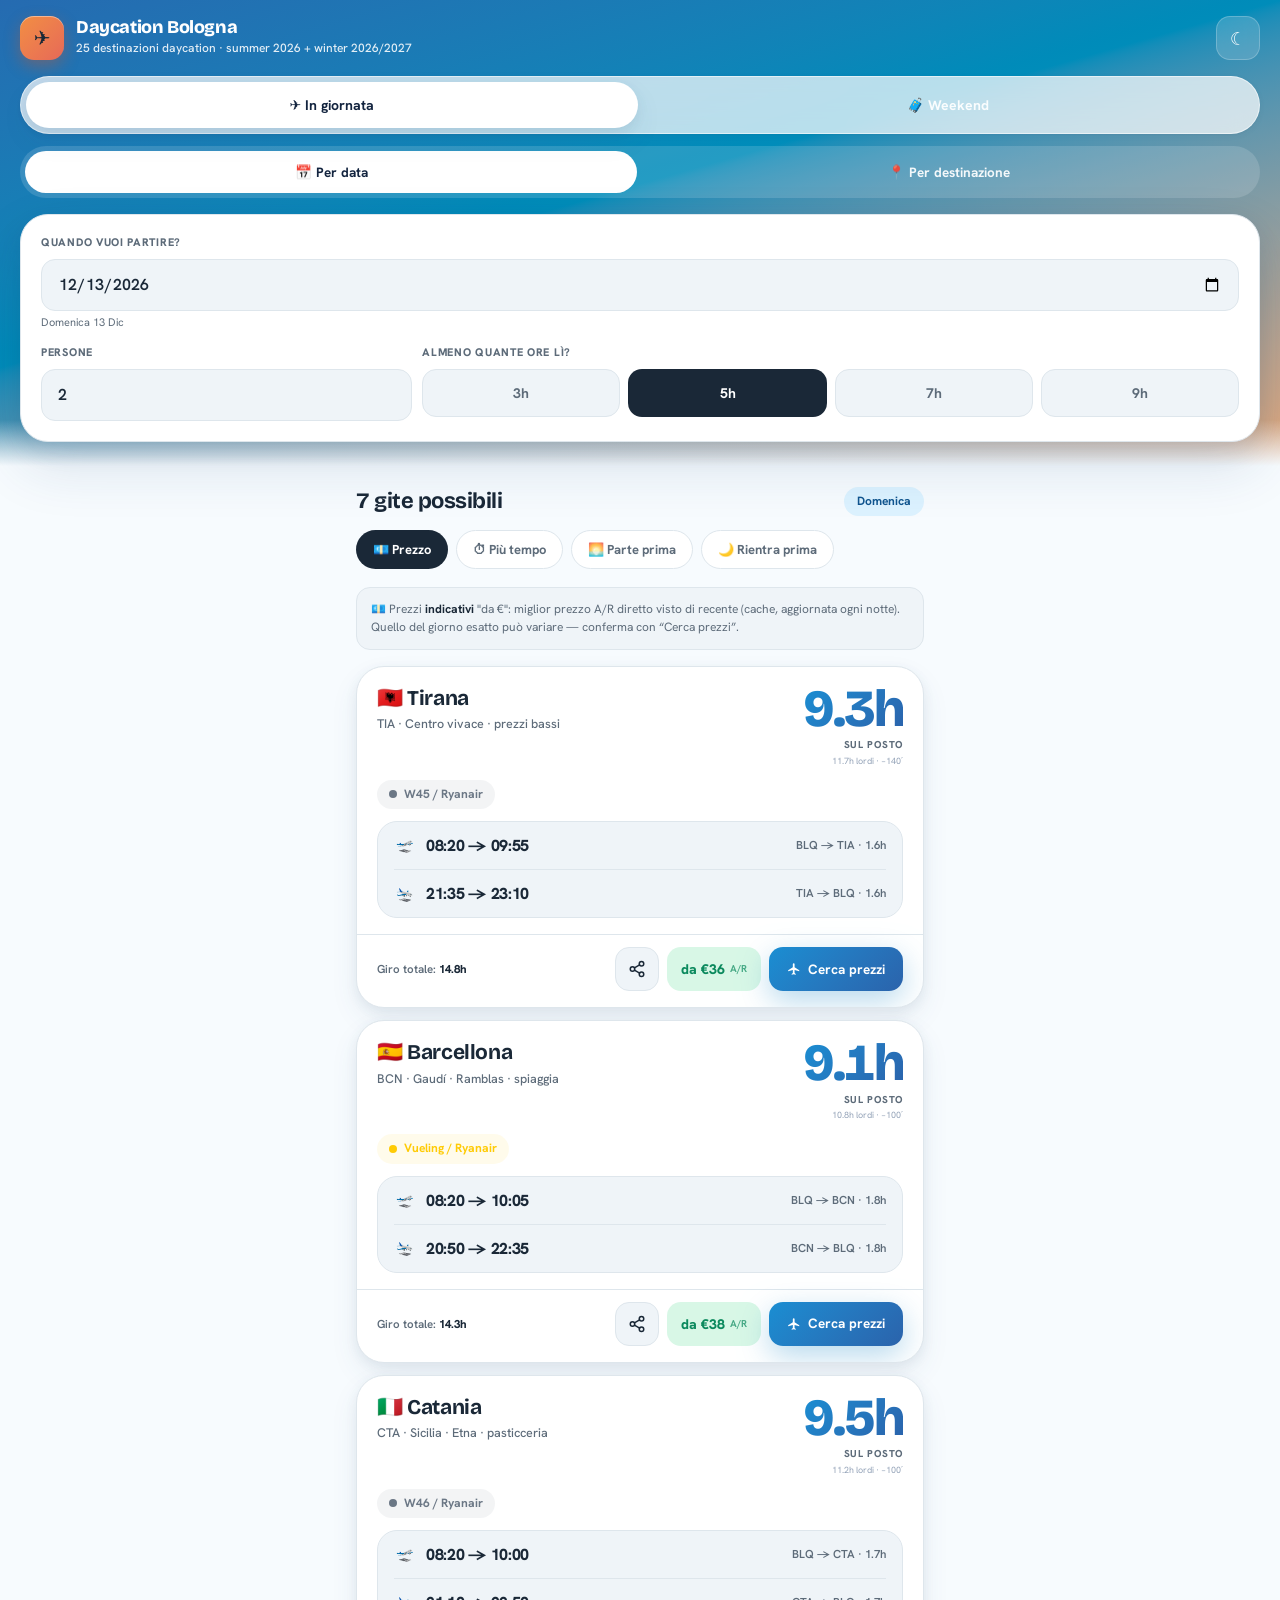
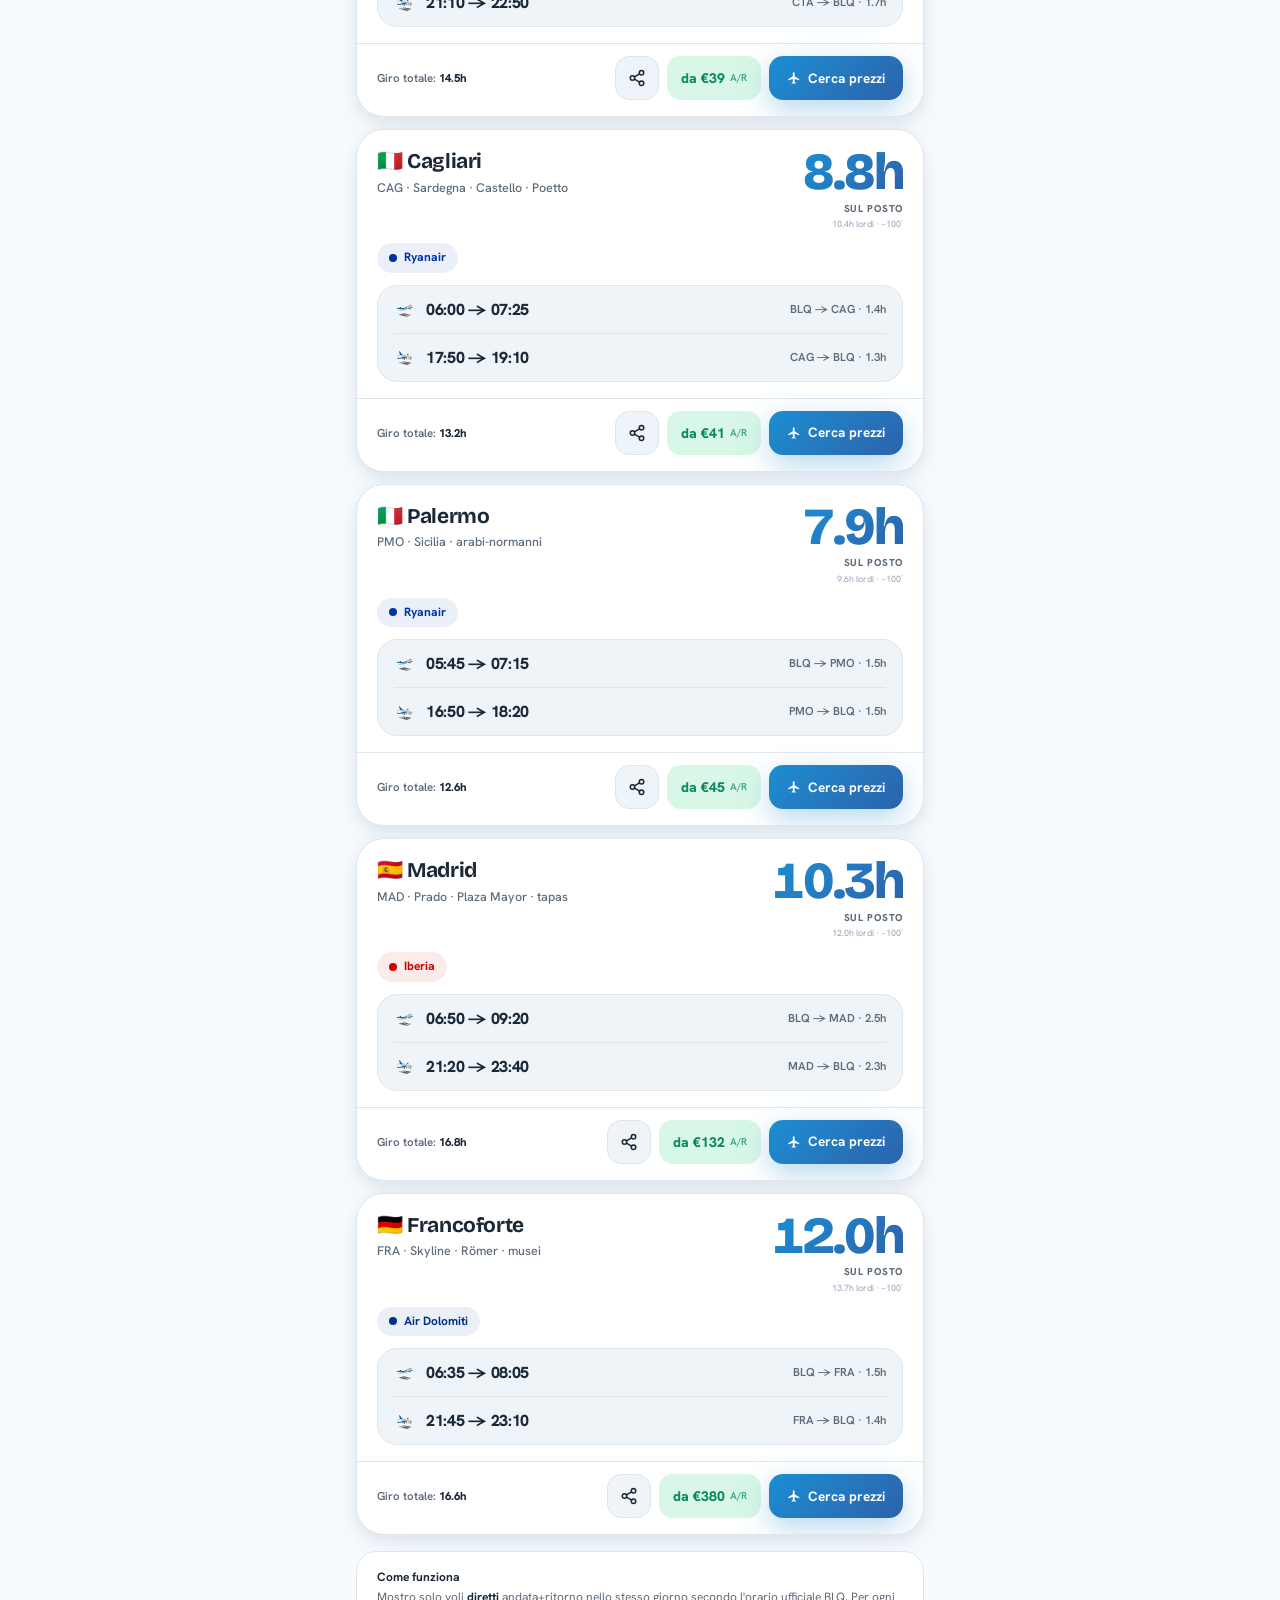
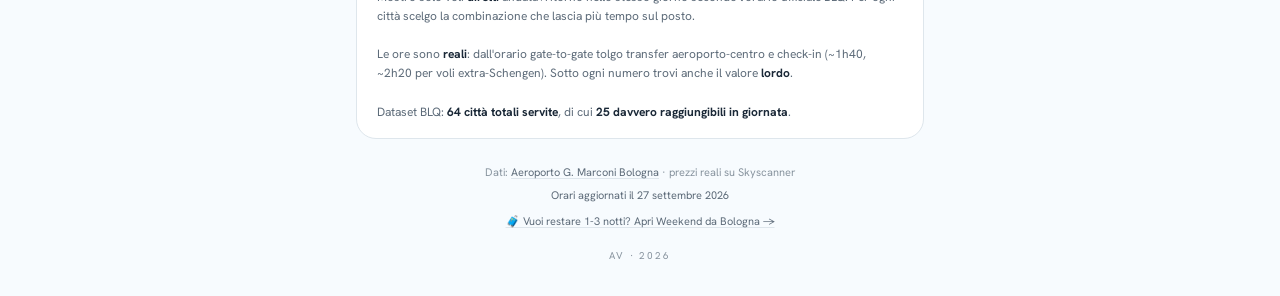
==== commit cba880db: "Accoda l'orario invernale 2026/27 a quello estivo Il parser scarica anche il PDF della stagione succ" ====
--- a/index.html
+++ b/index.html
@@ -536,7 +536,9 @@
 
 const t2m = t => parseInt(t)*60 + parseInt(t.slice(3));
 const freqOk = (bm, wd) => (bm >> (wd-1)) & 1;
-const inVal = (iso, vals) => { const md = iso.slice(5,7)+iso.slice(8,10); return vals.some(([f,t]) => f<=md && md<=t); };
+const inVal = (iso, vals) => { const md = iso.replace(/-/g,''); return vals.some(([f,t]) => f<=md && md<=t); };
+const seasonLabel = () => (DATA.meta.seasons||[DATA.meta.season]).map(x=>x.replace('_',' ').replace('_','/')).join(' + ');
+const fmtVal = v => `${v.slice(6)}/${v.slice(4,6)}/${v.slice(0,4)}`;
 const fmtISO = d => `${d.getFullYear()}-${String(d.getMonth()+1).padStart(2,'0')}-${String(d.getDate()).padStart(2,'0')}`;
 const todayPlus = n => { const d=new Date(); d.setDate(d.getDate()+n); return fmtISO(d); };
 const MONTHS = ['Gen','Feb','Mar','Apr','Mag','Giu','Lug','Ago','Set','Ott','Nov','Dic'];
@@ -600,10 +602,7 @@
   if(rangeOpt==='all'){
     const allDates=DATA.d.flatMap(v=>v[5]).flat();
     const maxMd=allDates.reduce((a,b)=>a>b?a:b);
-    const mm=parseInt(maxMd.slice(0,2)),dd=parseInt(maxMd.slice(2));
-    const yr=today.getFullYear();
-    endDate=new Date(yr,mm-1,dd);
-    if(endDate<today)endDate=new Date(yr+1,mm-1,dd);
+    endDate=new Date(+maxMd.slice(0,4),+maxMd.slice(4,6)-1,+maxMd.slice(6));
   }else{
     endDate=new Date(today);
     endDate.setDate(endDate.getDate()+parseInt(rangeOpt));
@@ -627,9 +626,8 @@
   if(!allDates.length)return [];
   const minMd=allDates.reduce((a,b)=>a<b?a:b);
   const maxMd=allDates.reduce((a,b)=>a>b?a:b);
-  const yr=new Date().getFullYear();
-  const start=new Date(yr, parseInt(minMd.slice(0,2))-1, parseInt(minMd.slice(2)));
-  const end=new Date(yr, parseInt(maxMd.slice(0,2))-1, parseInt(maxMd.slice(2)));
+  const start=new Date(+minMd.slice(0,4), +minMd.slice(4,6)-1, +minMd.slice(6));
+  const end=new Date(+maxMd.slice(0,4), +maxMd.slice(4,6)-1, +maxMd.slice(6));
   const cities=[...new Set(DATA.d.map(v=>v[0]))];
   const capable=[];
   for(const c of cities){
@@ -725,9 +723,9 @@
 function renderByDate(root){
   const allD=DATA.d.flatMap(v=>v[5]).flat();
   const vr=allD.length?{min:allD.reduce((a,b)=>a<b?a:b),max:allD.reduce((a,b)=>a>b?a:b)}:null;
-  const md=STATE.date.slice(5,7)+STATE.date.slice(8,10);
+  const md=STATE.date.replace(/-/g,'');
   if(vr&&(md<vr.min||md>vr.max)){
-    root.innerHTML=`<div class="state"><div class="state-icon">🗓</div><div class="state-title">Data fuori stagione</div><div class="state-msg">Il dataset attuale (<strong>${DATA.meta.season.replace('_',' ')}</strong>) copre da ${vr.min.slice(2)}/${vr.min.slice(0,2)} a ${vr.max.slice(2)}/${vr.max.slice(0,2)}.</div></div>`;
+    root.innerHTML=`<div class="state"><div class="state-icon">🗓</div><div class="state-title">Data fuori stagione</div><div class="state-msg">Il dataset attuale (<strong>${seasonLabel()}</strong>) copre da ${fmtVal(vr.min)} a ${fmtVal(vr.max)}.</div></div>`;
     return;
   }
   const results=findByDate(STATE.date,STATE.minH);
@@ -792,6 +790,7 @@
   const list=document.getElementById('cityDropdownList');
   const label=document.getElementById('cityDropdownLabel');
   const backdrop=document.getElementById('dropdownBackdrop');
+  const area=input.closest('.form-area');
 
   function renderList(filter=''){
     const q=normalize(filter.trim());
@@ -838,6 +837,7 @@
     panel.classList.add('open');
     input.classList.add('open');
     backdrop.classList.add('on');
+    if(area)area.style.zIndex='95';
     search.value='';
     renderList();
     setTimeout(()=>search.focus(),50);
@@ -846,6 +846,7 @@
     panel.classList.remove('open');
     input.classList.remove('open');
     backdrop.classList.remove('on');
+    if(area)area.style.zIndex='';
   }
   input.addEventListener('click',e=>{
     if(e.target.classList.contains('clear-btn'))return;
@@ -899,7 +900,7 @@
     if(!resp.ok)throw new Error('HTTP '+resp.status);
     DATA=await resp.json();
     DAYCATION_CITIES=computeDaycationCapableCities();
-    document.getElementById('metaInfo').textContent=`${DAYCATION_CITIES.length} destinazioni daycation · ${DATA.meta.season.replace('_',' ')}`;
+    document.getElementById('metaInfo').textContent=`${DAYCATION_CITIES.length} destinazioni daycation · ${seasonLabel()}`;
     if(DATA.meta&&DATA.meta.generated){
       const g=new Date(DATA.meta.generated);
       const fEl=document.getElementById('freshInfo');
